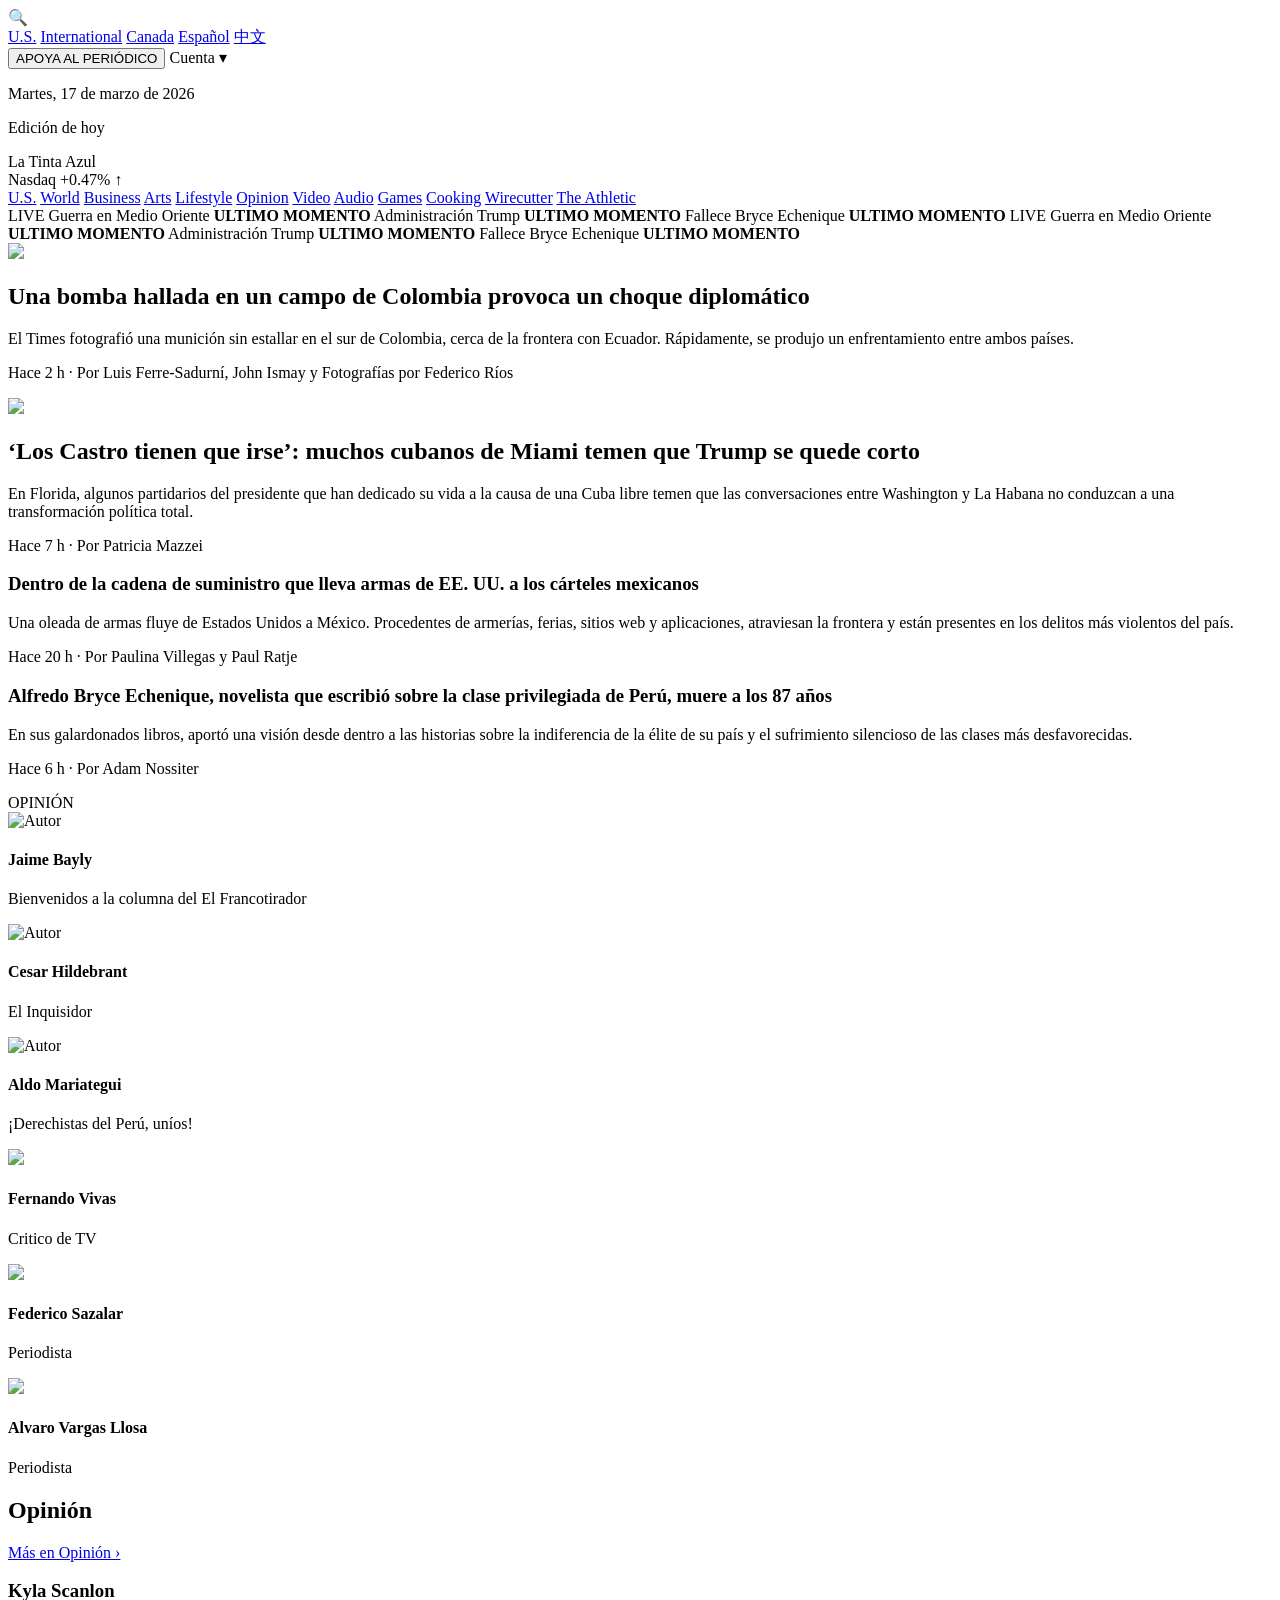
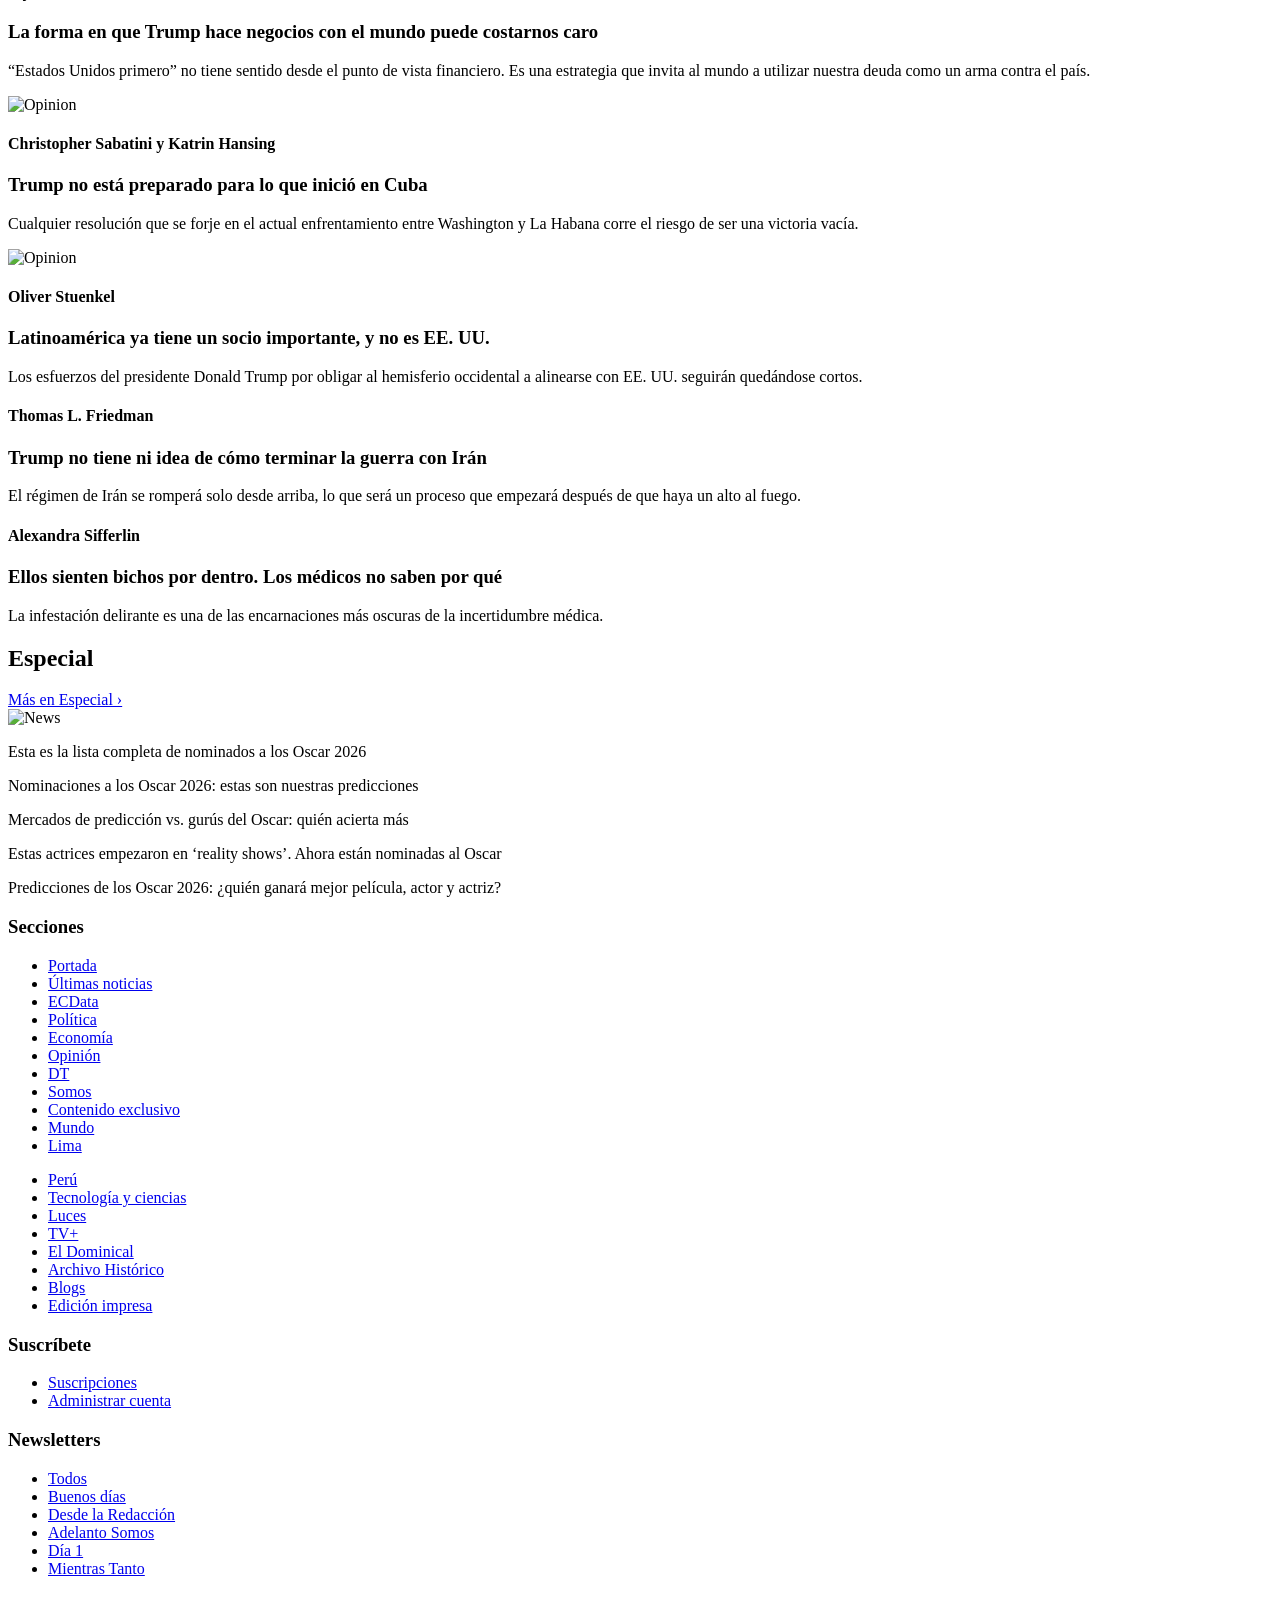
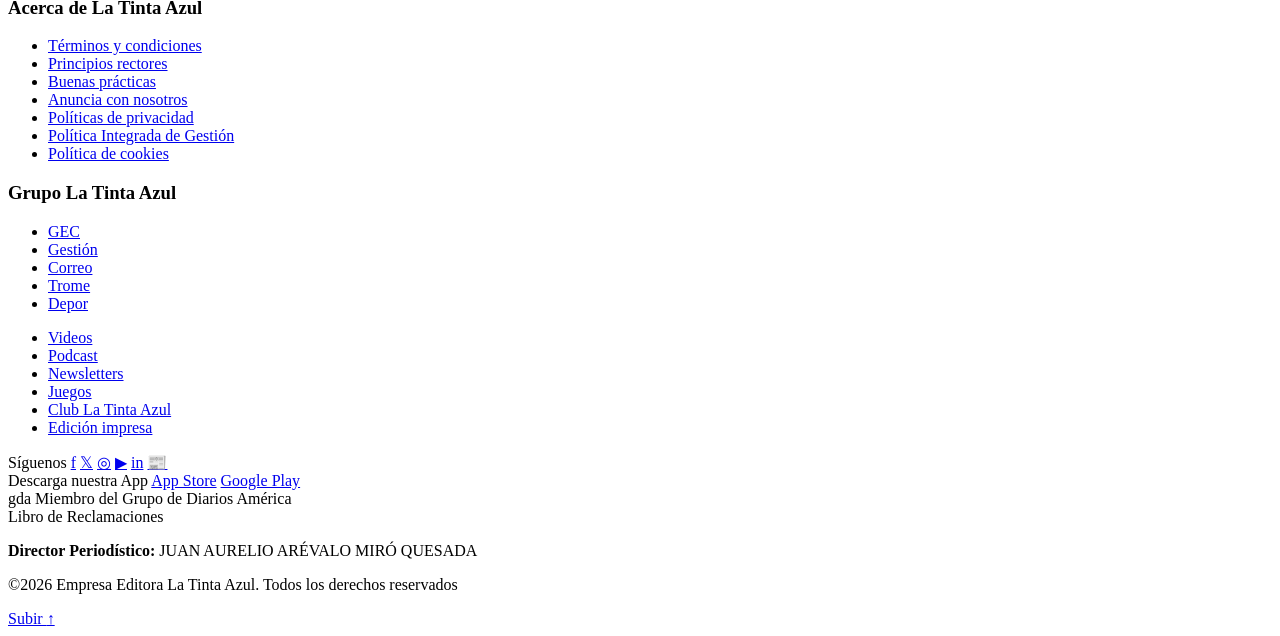
==== tintaazul.html @ c7f7d1e5 "Add files via upload" ====
<!DOCTYPE html>
<html lang="es">
<head>
<meta charset="UTF-8">
<meta name="viewport" content="width=device-width, initial-scale=1.0">
<title>La Tinta Azul</title>

<link rel="stylesheet" href="css/tintaazul.css">

<link href="https://fonts.googleapis.com/css2?family=UnifrakturCook:wght@700&family=Libre+Baskerville:wght@400;700&family=Inter:wght@400;500;600&display=swap" rel="stylesheet">
</head>

<body>

<header class="header">

<!-- TOP BAR -->

<div class="topbar">

<div class="top-left">
<span class="search">🔍</span>
</div>

<div class="top-center">
<nav class="region-nav">
<a href="#">U.S.</a>
<a href="#">International</a>
<a href="#">Canada</a>
<a href="#">Español</a>
<a href="#">中文</a>
</nav>
</div>

<div class="top-right">
<button class="subscribe">APOYA AL PERIÓDICO</button>
<span class="account">Cuenta ▾</span>
</div>

</div>


<!-- LOGO ROW -->

<div class="logo-row">

<div class="date-info">
<p>Martes, 17 de marzo de 2026</p>
<p class="paper">Edición de hoy</p>
</div>

<div class="logo">
La Tinta Azul
</div>

<div class="market">
Nasdaq <span class="positive">+0.47%</span> ↑
</div>

</div>


<!-- NAV PRINCIPAL -->

<nav class="main-nav">

<a href="#">U.S.</a>
<a href="#">World</a>
<a href="#">Business</a>
<a href="#">Arts</a>
<a href="#">Lifestyle</a>
<a href="#">Opinion</a>
<a href="#">Video</a>
<a href="#">Audio</a>
<a href="#">Games</a>
<a href="#">Cooking</a>
<a href="#">Wirecutter</a>
<a href="#">The Athletic</a>

</nav>


<!-- LIVE MARQUEE -->

<div class="live-bar">

<div class="marquee">

<div class="marquee-content">

<span class="live">LIVE</span>
<span>Guerra en Medio Oriente <b>ULTIMO MOMENTO</b></span>
<span>Administración Trump <b>ULTIMO MOMENTO</b></span>
<span>Fallece Bryce Echenique <b>ULTIMO MOMENTO</b></span>

<span class="live">LIVE</span>
<span>Guerra en Medio Oriente <b>ULTIMO MOMENTO</b></span>
<span>Administración Trump <b>ULTIMO MOMENTO</b></span>
<span>Fallece Bryce Echenique <b>ULTIMO MOMENTO</b></span>

</div>

</div>

</div>

</header>

<main class="news-container">

<!-- COLUMNA PRINCIPAL -->

<section class="main-story">

<img src="imagenes/17int-colombia-bomb-01-jbvw-superJumbo.webp" class="image large">

<h1>
Una bomba hallada en un campo de Colombia provoca un choque diplomático
</h1>

<p class="summary">
El Times fotografió una munición sin estallar en el sur de Colombia, cerca de la frontera con Ecuador. Rápidamente, se produjo un enfrentamiento entre ambos países.
</p>

<p class="meta">
Hace 2 h · Por Luis Ferre-Sadurní, John Ismay y Fotografías por Federico Ríos
</p>

</section>



<!-- COLUMNA MEDIA -->

<section class="middle-story">

<img src="imagenes/17nat-miami-cubans-twlf-superJumbo.webp" class="image medium"></div>

<h2>
‘Los Castro tienen que irse’: muchos cubanos de Miami temen que Trump se quede corto
</h2>

<p>
En Florida, algunos partidarios del presidente que han dedicado su vida a la causa de una Cuba libre temen que las conversaciones entre Washington y La Habana no conduzcan a una transformación política total.
</p>

<p class="meta">
Hace 7 h · Por Patricia Mazzei
</p>

</section>



<!-- COLUMNA DERECHA -->

<section class="side-column">

<article class="side-story">

<h3>
Dentro de la cadena de suministro que lleva armas de EE. UU. a los cárteles mexicanos
</h3>

<div class="side-grid">

<p>
Una oleada de armas fluye de Estados Unidos a México. Procedentes de armerías, ferias, sitios web y aplicaciones, atraviesan la frontera y están presentes en los delitos más violentos del país.
</p>

<div class="image small"></div>

</div>

<p class="meta">
Hace 20 h · Por Paulina Villegas y Paul Ratje
</p>

</article>



<article class="side-story">

<h3>
Alfredo Bryce Echenique, novelista que escribió sobre la clase privilegiada de Perú, muere a los 87 años
</h3>

<div class="side-grid">

<p>
En sus galardonados libros, aportó una visión desde dentro a las historias sobre la indiferencia de la élite de su país y el sufrimiento silencioso de las clases más desfavorecidas.
</p>

<div class="image small"></div>

</div>

<p class="meta">
Hace 6 h · Por Adam Nossiter
</p>

</article>

</section>

</main>

<section class="opinion-section">

<div class="opinion-header">
OPINIÓN
</div>

<div class="opinion-grid">

<!-- OPINION 1 -->
<article class="opinion-card">

<div class="avatar"><img src="imagenes/jaime-bayly-1920-4.jpg" alt="Autor"></div>

<h4>Jaime Bayly</h4>

<p>Bienvenidos a la columna del El Francotirador</p>

</article>


<!-- OPINION 2 -->
<article class="opinion-card">

<div class="avatar"><img src="imagenes/cesar.jpg" alt="Autor"></div>

<h4>Cesar Hildebrant</h4>

<p>El Inquisidor</p>

</article>


<!-- OPINION 3 -->
<article class="opinion-card">

<div class="avatar"><img src="imagenes/aldomariateg.jpg" alt="Autor"></div>

<h4>Aldo Mariategui</h4>

<p>¡Derechistas del Perú, uníos!</p>

</article>


<!-- OPINION 4 -->
<article class="opinion-card">

<div class="avatar"><img src="imagenes/Fernando-Vivas-Abridora.jpg"></div>

<h4>Fernando Vivas</h4>

<p>Critico de TV</p>

</article>


<!-- OPINION 5 -->
<article class="opinion-card">

<div class="avatar"><img src="imagenes/federico salazar.jpg"></div>

<h4>Federico Sazalar</h4>

<p>Periodista</p>

</article>


<!-- OPINION 6 -->
<article class="opinion-card">

<div class="avatar"><img src="imagenes/AVLL.jpg"></div>

<h4>Alvaro Vargas Llosa</h4>

<p>Periodista</p>

</article>

</div>

</section>


<main class="page">

<!-- OPINIÓN -->

<section class="section">

<div class="section-header">
<h2>Opinión</h2>
<a href="#">Más en Opinión ›</a>
</div>

<div class="opinion-layout">

<!-- ARTÍCULO GRANDE -->

<article class="opinion-main">

<h3>Kyla Scanlon</h3>

<h1>
La forma en que Trump hace negocios con el mundo puede costarnos caro
</h1>

<p>
“Estados Unidos primero” no tiene sentido desde el punto de vista financiero. Es una estrategia que invita al mundo a utilizar nuestra deuda como un arma contra el país.
</p>

</article>


<!-- ARTÍCULO 2 -->

<article class="opinion-card">

<img src="imagenes/Carros.webp" class="img img-square" alt="Opinion">

<h4>Christopher Sabatini y Katrin Hansing</h4>

<h3>
Trump no está preparado para lo que inició en Cuba
</h3>

<p>
Cualquier resolución que se forje en el actual enfrentamiento entre Washington y La Habana corre el riesgo de ser una victoria vacía.
</p>

</article>


<!-- ARTÍCULO 3 -->

<article class="opinion-card">

<img src="imagenes/planeta.webp" class="img img-square" alt="Opinion">

<h4>Oliver Stuenkel</h4>

<h3>
Latinoamérica ya tiene un socio importante, y no es EE. UU.
</h3>

<p>
Los esfuerzos del presidente Donald Trump por obligar al hemisferio occidental a alinearse con EE. UU. seguirán quedándose cortos.
</p>

</article>


<!-- ARTÍCULO 4 -->

<article class="opinion-card">

<h4>Thomas L. Friedman</h4>

<h3>
Trump no tiene ni idea de cómo terminar la guerra con Irán
</h3>

<p>
El régimen de Irán se romperá solo desde arriba, lo que será un proceso que empezará después de que haya un alto al fuego.
</p>

</article>


<!-- ARTÍCULO 5 -->

<article class="opinion-card">

<h4>Alexandra Sifferlin</h4>

<h3>
Ellos sienten bichos por dentro. Los médicos no saben por qué
</h3>

<p>
La infestación delirante es una de las encarnaciones más oscuras de la incertidumbre médica.
</p>

</article>

</div>

</section>



<!-- ESPECIAL -->

<section class="section">

<div class="section-header">
<h2>Especial</h2>
<a href="#">Más en Especial ›</a>
</div>

<div class="special-grid">

<article class="special-card">
<img src="imagenes/25cul-onebattle-review-qlpv-jumbo.webp" class="img img-rect" alt="News">
<p>Esta es la lista completa de nominados a los Oscar 2026</p>
</article>

<article class="special-card">
<div class="img img-rect"></div>
<p>Nominaciones a los Oscar 2026: estas son nuestras predicciones</p>
</article>

<article class="special-card">
<div class="img img-rect"></div>
<p>Mercados de predicción vs. gurús del Oscar: quién acierta más</p>
</article>

<article class="special-card">
<div class="img img-rect"></div>
<p>Estas actrices empezaron en ‘reality shows’. Ahora están nominadas al Oscar</p>
</article>

<article class="special-card">
<div class="img img-rect"></div>
<p>Predicciones de los Oscar 2026: ¿quién ganará mejor película, actor y actriz?</p>
</article>

</div>

</section>

</main>

<footer class="site-footer">

    <div class="footer-top">

      <div class="footer-links-grid">
        <div class="footer-col">
          <h3>Secciones</h3>
          <ul>
            <li><a href="#">Portada</a></li>
            <li><a href="#">Últimas noticias</a></li>
            <li><a href="#">ECData</a></li>
            <li><a href="#">Política</a></li>
            <li><a href="#">Economía</a></li>
            <li><a href="#">Opinión</a></li>
            <li><a href="#">DT</a></li>
            <li><a href="#">Somos</a></li>
            <li><a href="#">Contenido exclusivo</a></li>
            <li><a href="#">Mundo</a></li>
            <li><a href="#">Lima</a></li>
          </ul>
        </div>

        <div class="footer-col footer-col-spacer">
          <ul class="push-down">
            <li><a href="#">Perú</a></li>
            <li><a href="#">Tecnología y ciencias</a></li>
            <li><a href="#">Luces</a></li>
            <li><a href="#">TV+</a></li>
            <li><a href="#">El Dominical</a></li>
            <li><a href="#">Archivo Histórico</a></li>
            <li><a href="#">Blogs</a></li>
            <li><a href="#">Edición impresa</a></li>
          </ul>
        </div>

        <div class="footer-col">
          <h3>Suscríbete</h3>
          <ul>
            <li><a href="#">Suscripciones</a></li>
            <li><a href="#">Administrar cuenta</a></li>
          </ul>

          <h3 class="subheading">Newsletters</h3>
          <ul>
            <li><a href="#">Todos</a></li>
            <li><a href="#">Buenos días</a></li>
            <li><a href="#">Desde la Redacción</a></li>
            <li><a href="#">Adelanto Somos</a></li>
            <li><a href="#">Día 1</a></li>
            <li><a href="#">Mientras Tanto</a></li>
          </ul>
        </div>

        <div class="footer-col">
          <h3>Acerca de La Tinta Azul</h3>
          <ul>
            <li><a href="#">Términos y condiciones</a></li>
            <li><a href="#">Principios rectores</a></li>
            <li><a href="#">Buenas prácticas</a></li>
            <li><a href="#">Anuncia con nosotros</a></li>
            <li><a href="#">Políticas de privacidad</a></li>
            <li><a href="#">Política Integrada de Gestión</a></li>
            <li><a href="#">Política de cookies</a></li>
          </ul>
        </div>

        <div class="footer-col">
          <h3>Grupo La Tinta Azul</h3>
          <ul>
            <li><a href="#">GEC</a></li>
            <li><a href="#">Gestión</a></li>
            <li><a href="#">Correo</a></li>
            <li><a href="#">Trome</a></li>
            <li><a href="#">Depor</a></li>
          </ul>
        </div>

        <div class="footer-col footer-services">
          <ul class="services-list">
            <li><a href="#"><span class="service-icon icon-screen"></span>Videos</a></li>
            <li><a href="#"><span class="service-icon icon-podcast"></span>Podcast</a></li>
            <li><a href="#"><span class="service-icon icon-mail"></span>Newsletters</a></li>
            <li><a href="#"><span class="service-icon icon-game"></span>Juegos</a></li>
            <li><a href="#"><span class="service-icon icon-tag"></span>Club La Tinta Azul</a></li>
            <li><a href="#"><span class="service-icon icon-paper"></span>Edición impresa</a></li>
          </ul>
        </div>
      </div>

      <div class="footer-social-row">
        <div class="social-block">
          <span class="social-label">Síguenos</span>

          <a href="#" class="social-icon">f</a>
          <a href="#" class="social-icon">𝕏</a>
          <a href="#" class="social-icon">◎</a>
          <a href="#" class="social-icon">▶</a>
          <a href="#" class="social-icon">in</a>
          <a href="#" class="social-icon">📰</a>
        </div>

        <div class="apps-block">
          <span class="app-text">Descarga nuestra App</span>
          <a href="#" class="store-btn">App Store</a>
          <a href="#" class="store-btn">Google Play</a>
        </div>

        <div class="badges-block">
          <div class="badge badge-gda">
            <span class="badge-big">gda</span>
            <span class="badge-small">Miembro del Grupo de Diarios América</span>
          </div>

          <div class="badge badge-book">
            <span class="badge-title">Libro de</span>
            <span class="badge-title">Reclamaciones</span>
            <span class="book-shape"></span>
          </div>
        </div>
      </div>

    </div>

    <div class="footer-bottom">
      <div class="footer-legal">
        <p><strong>Director Periodístico:</strong> JUAN AURELIO ARÉVALO MIRÓ QUESADA</p>
        <p>©2026 Empresa Editora La Tinta Azul. Todos los derechos reservados</p>
      </div>

      <a href="#" class="back-top">
        Subir
        <span class="back-top-arrow">↑</span>
      </a>
    </div>

  </footer>

</body>
</html>
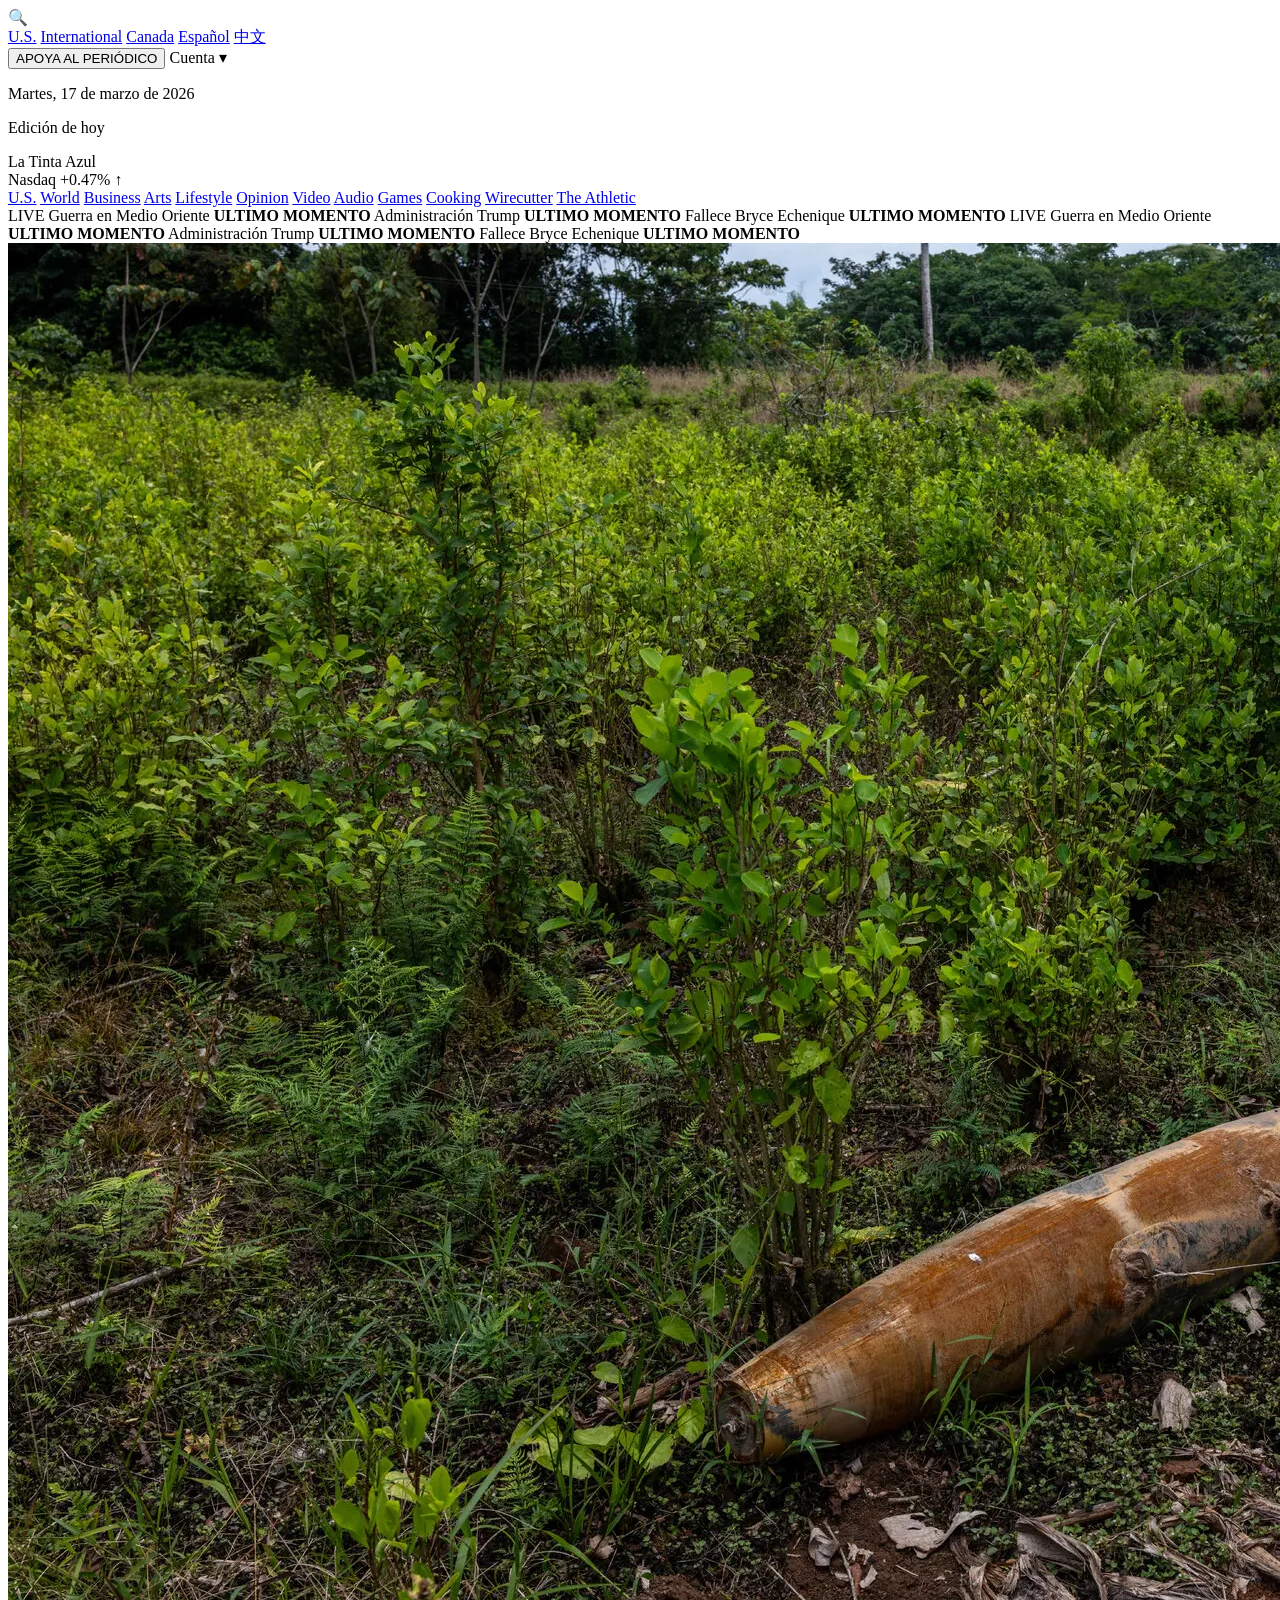
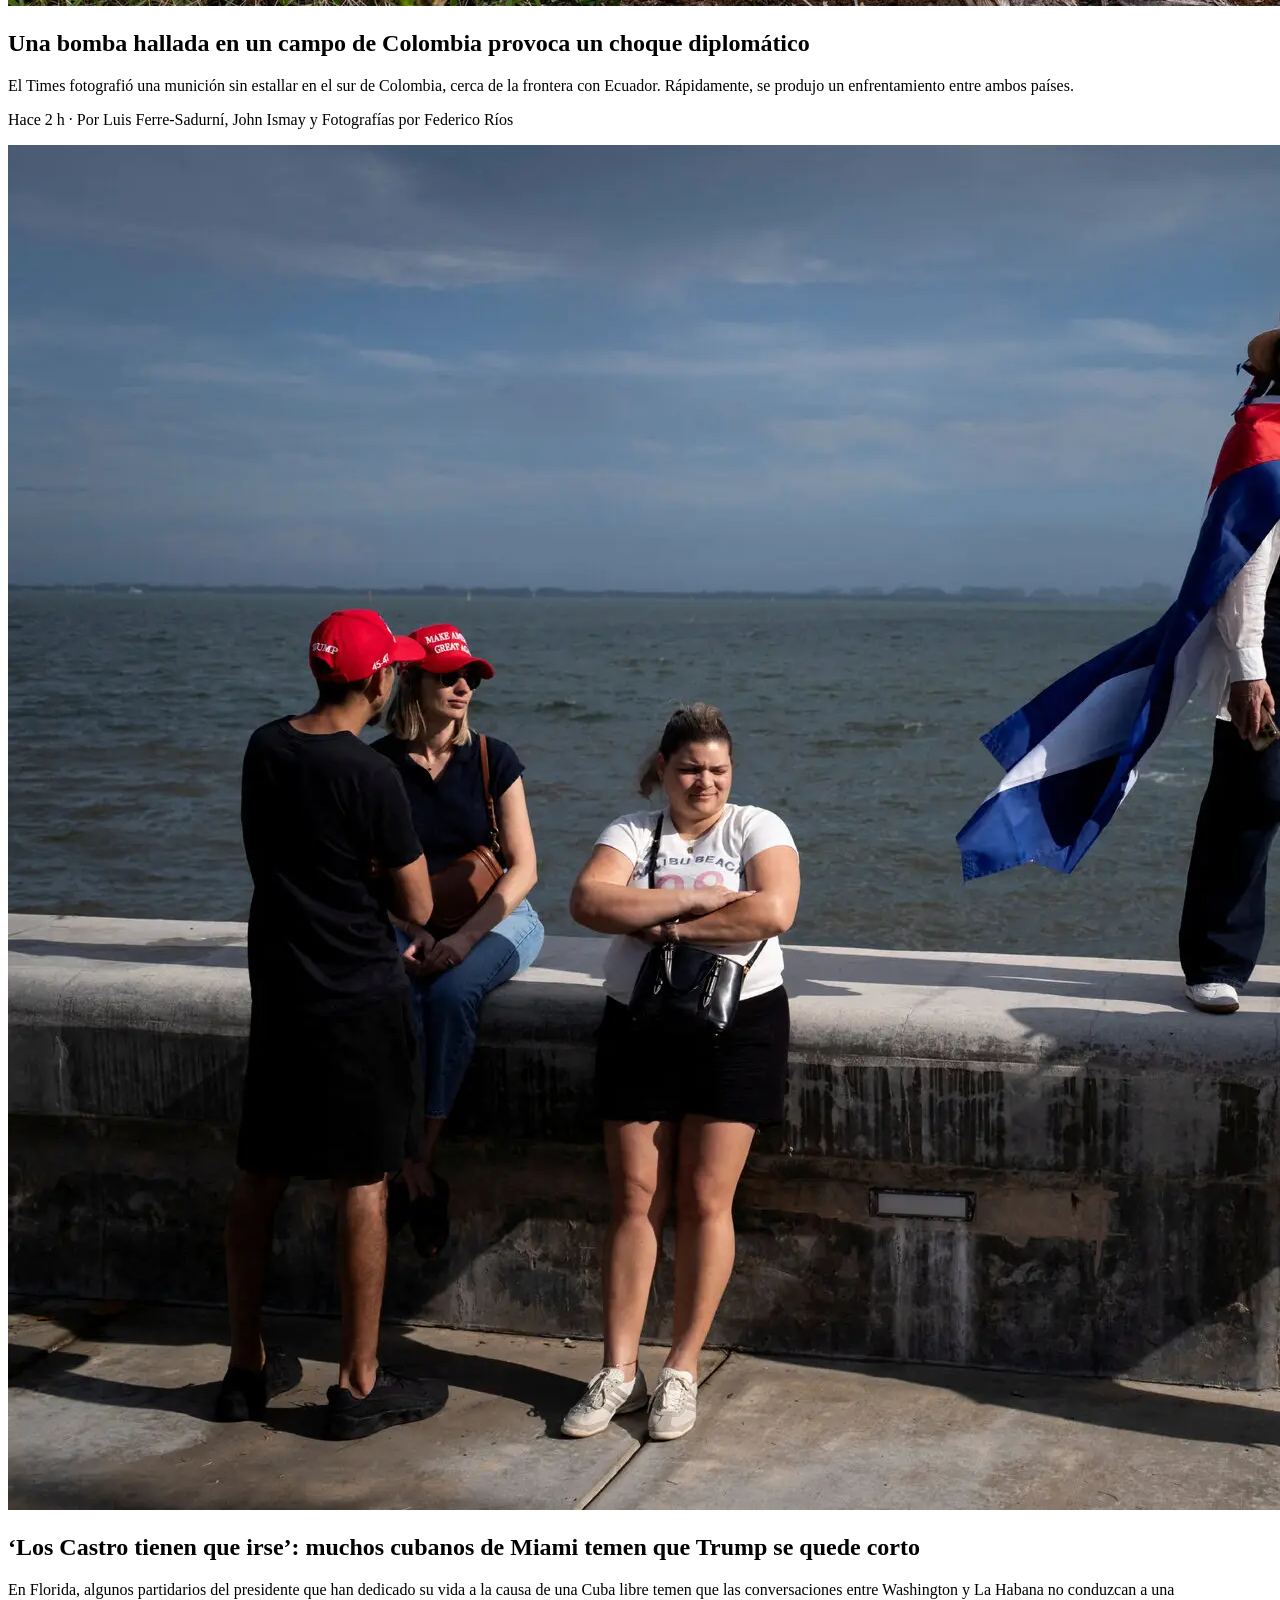
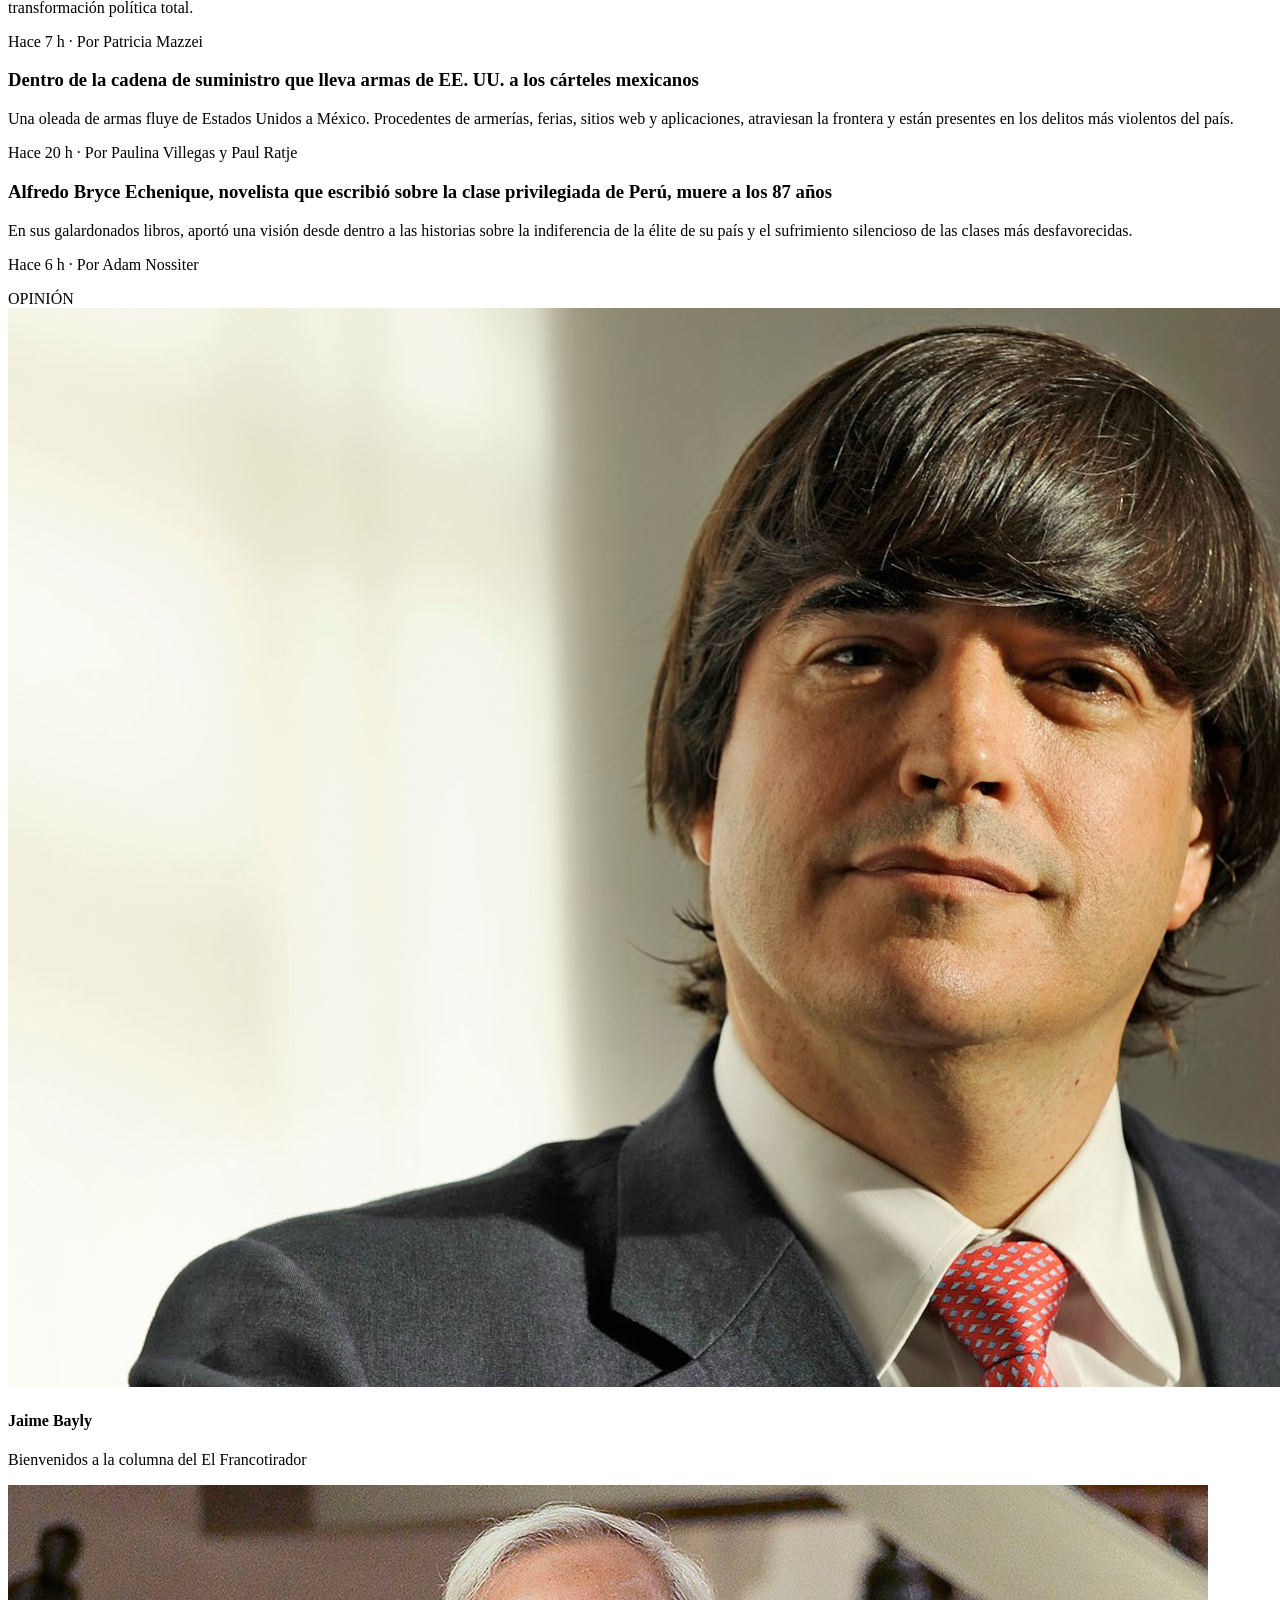
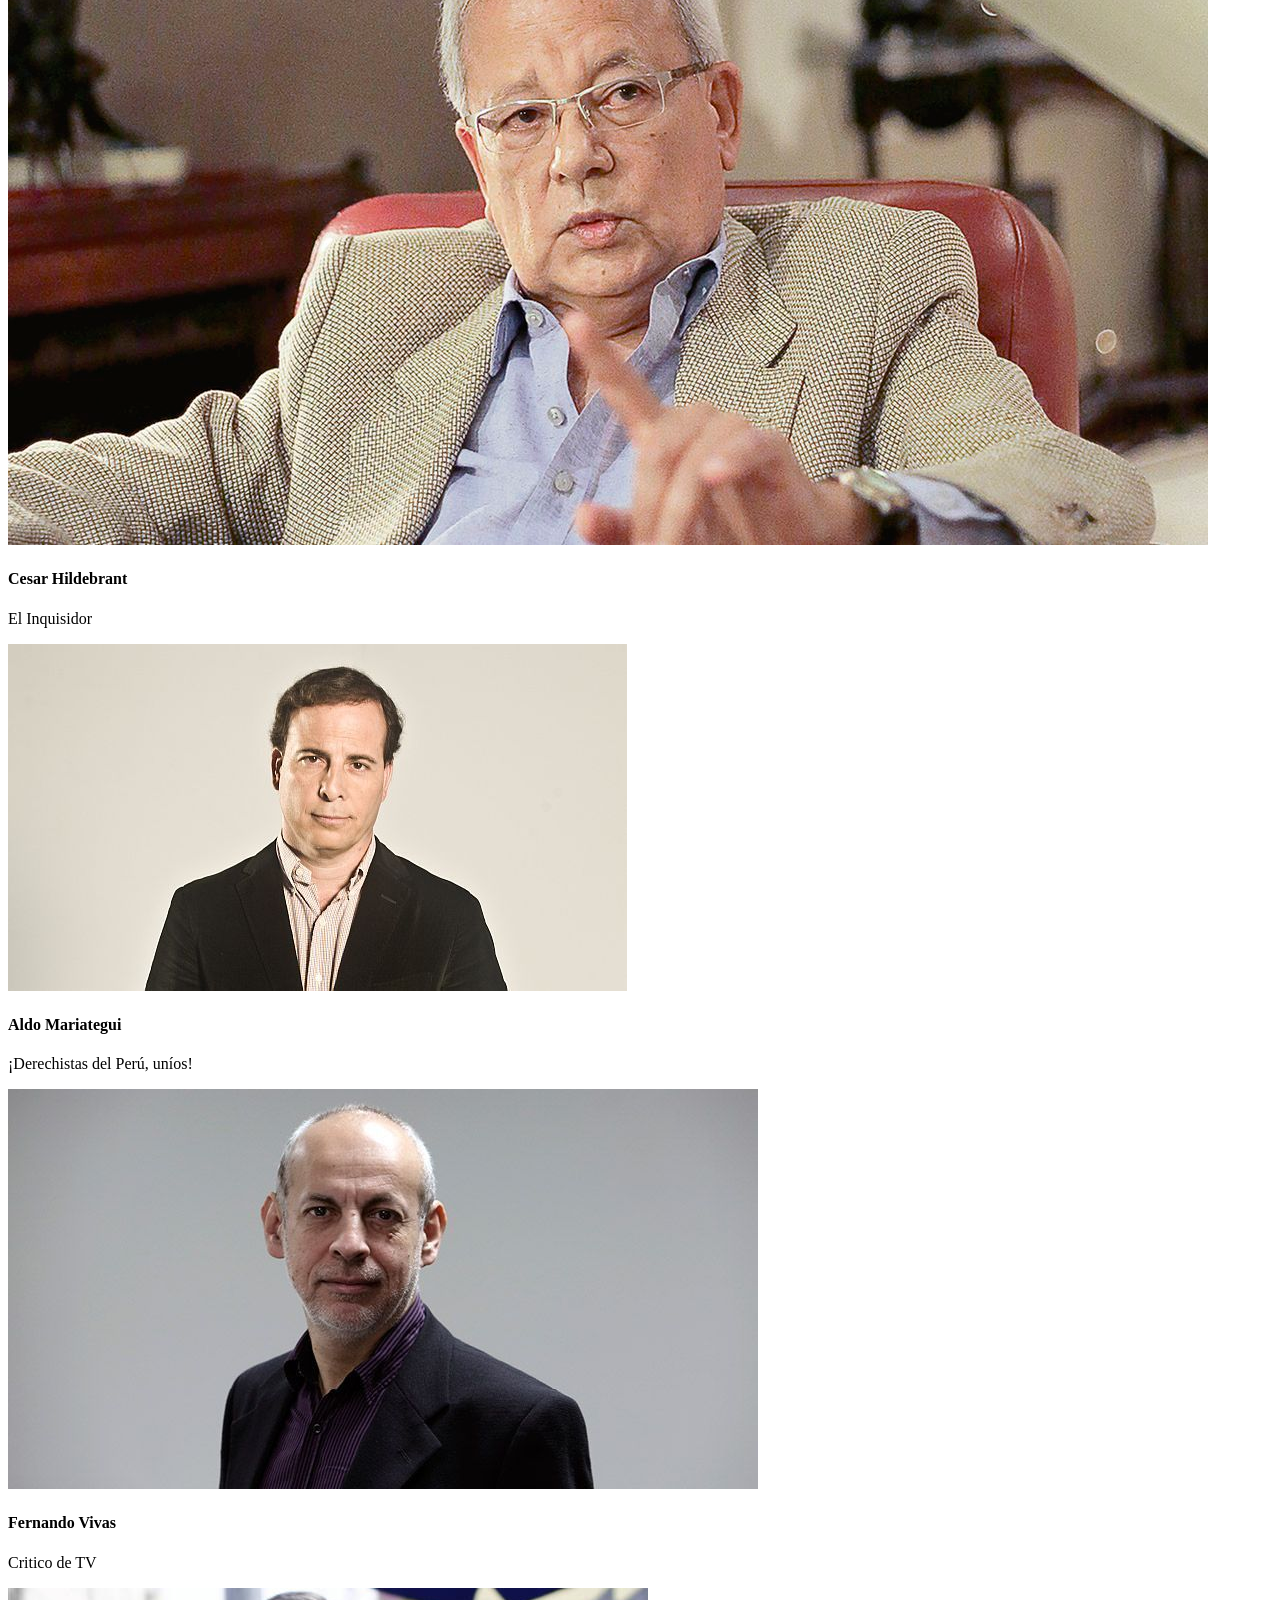
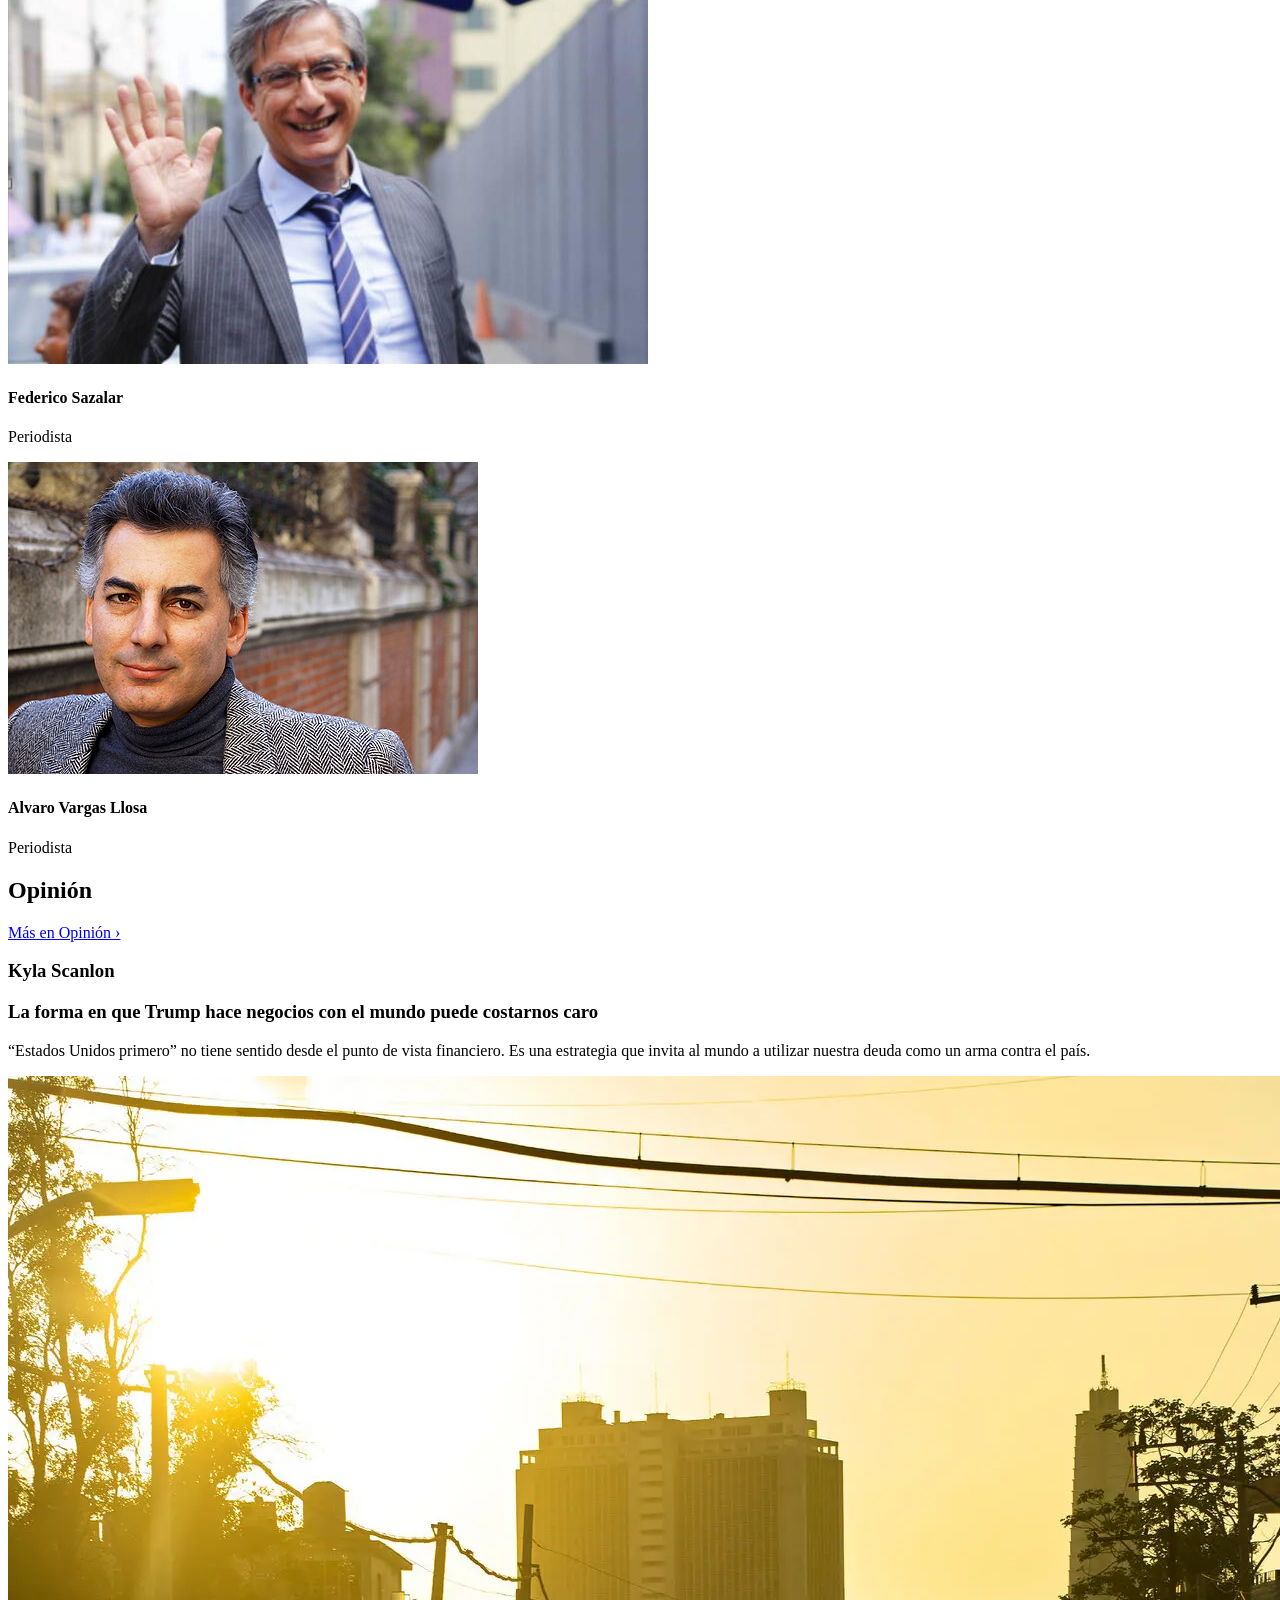
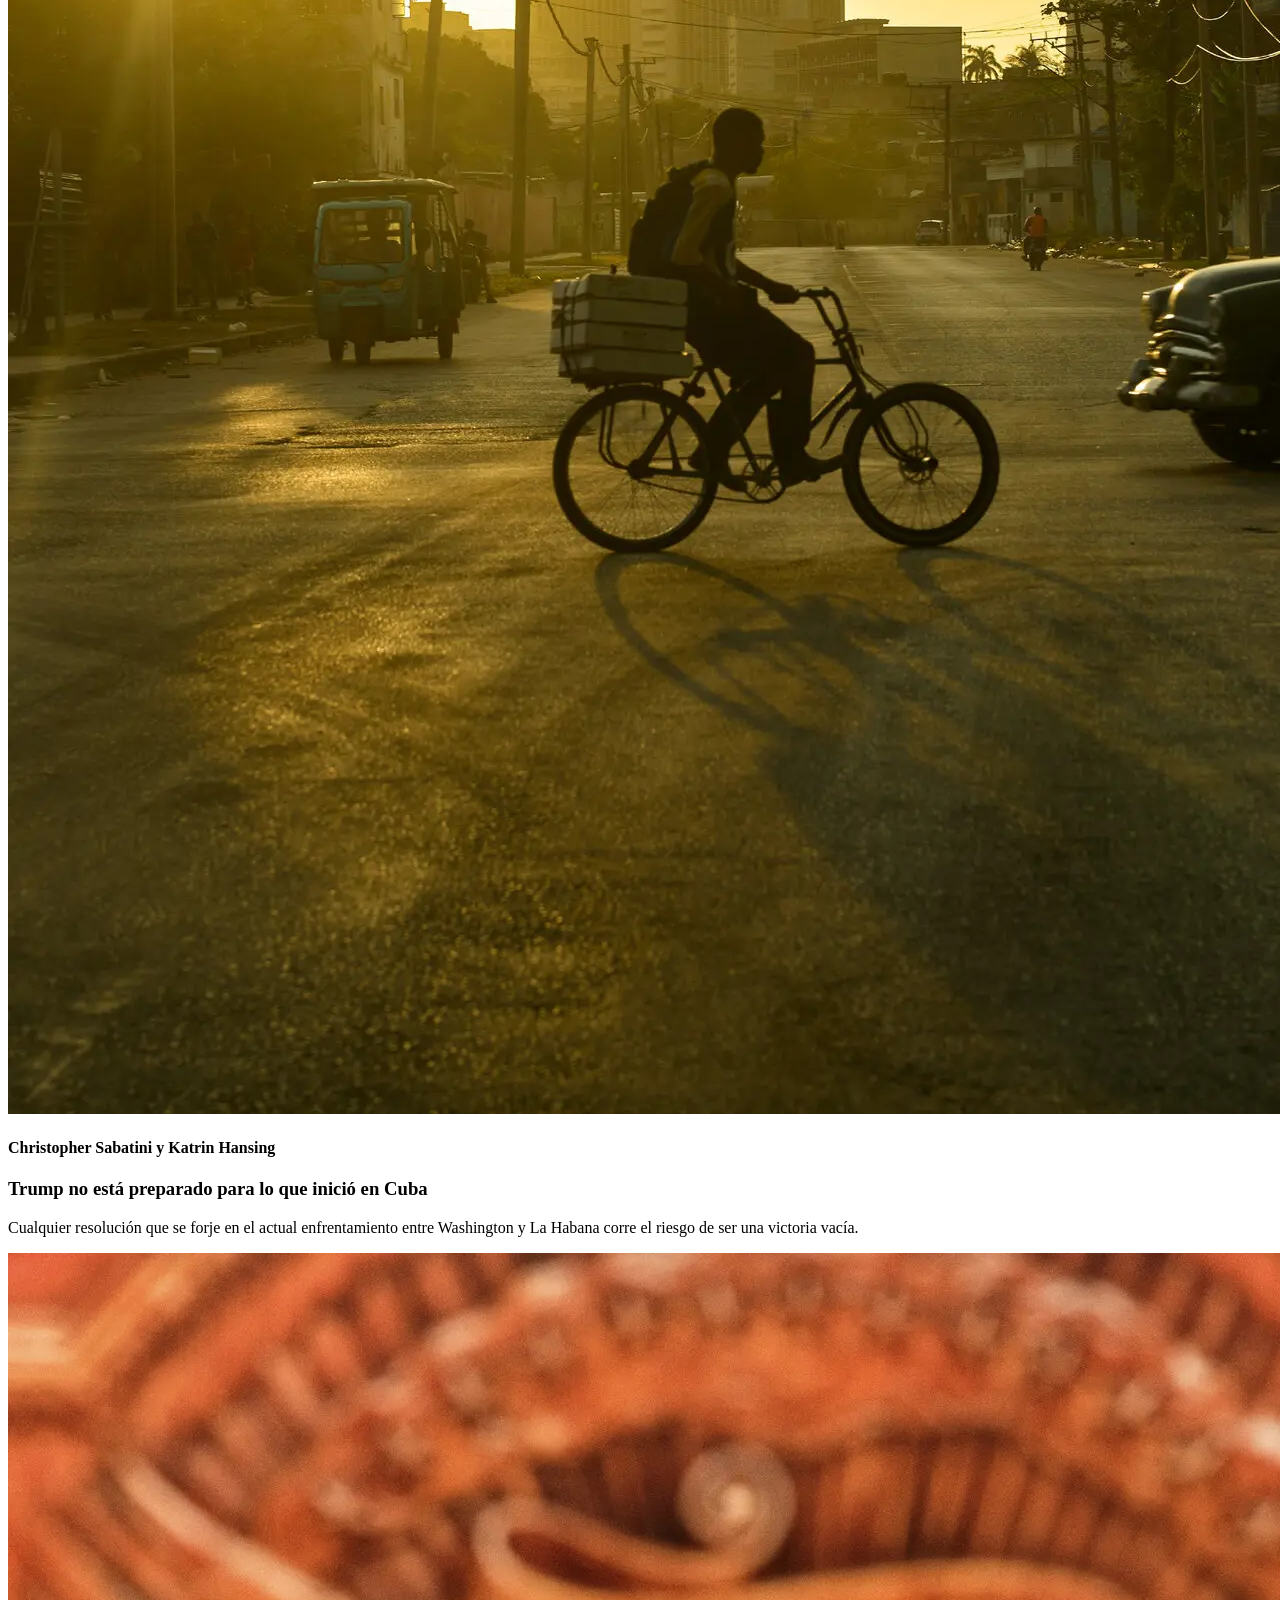
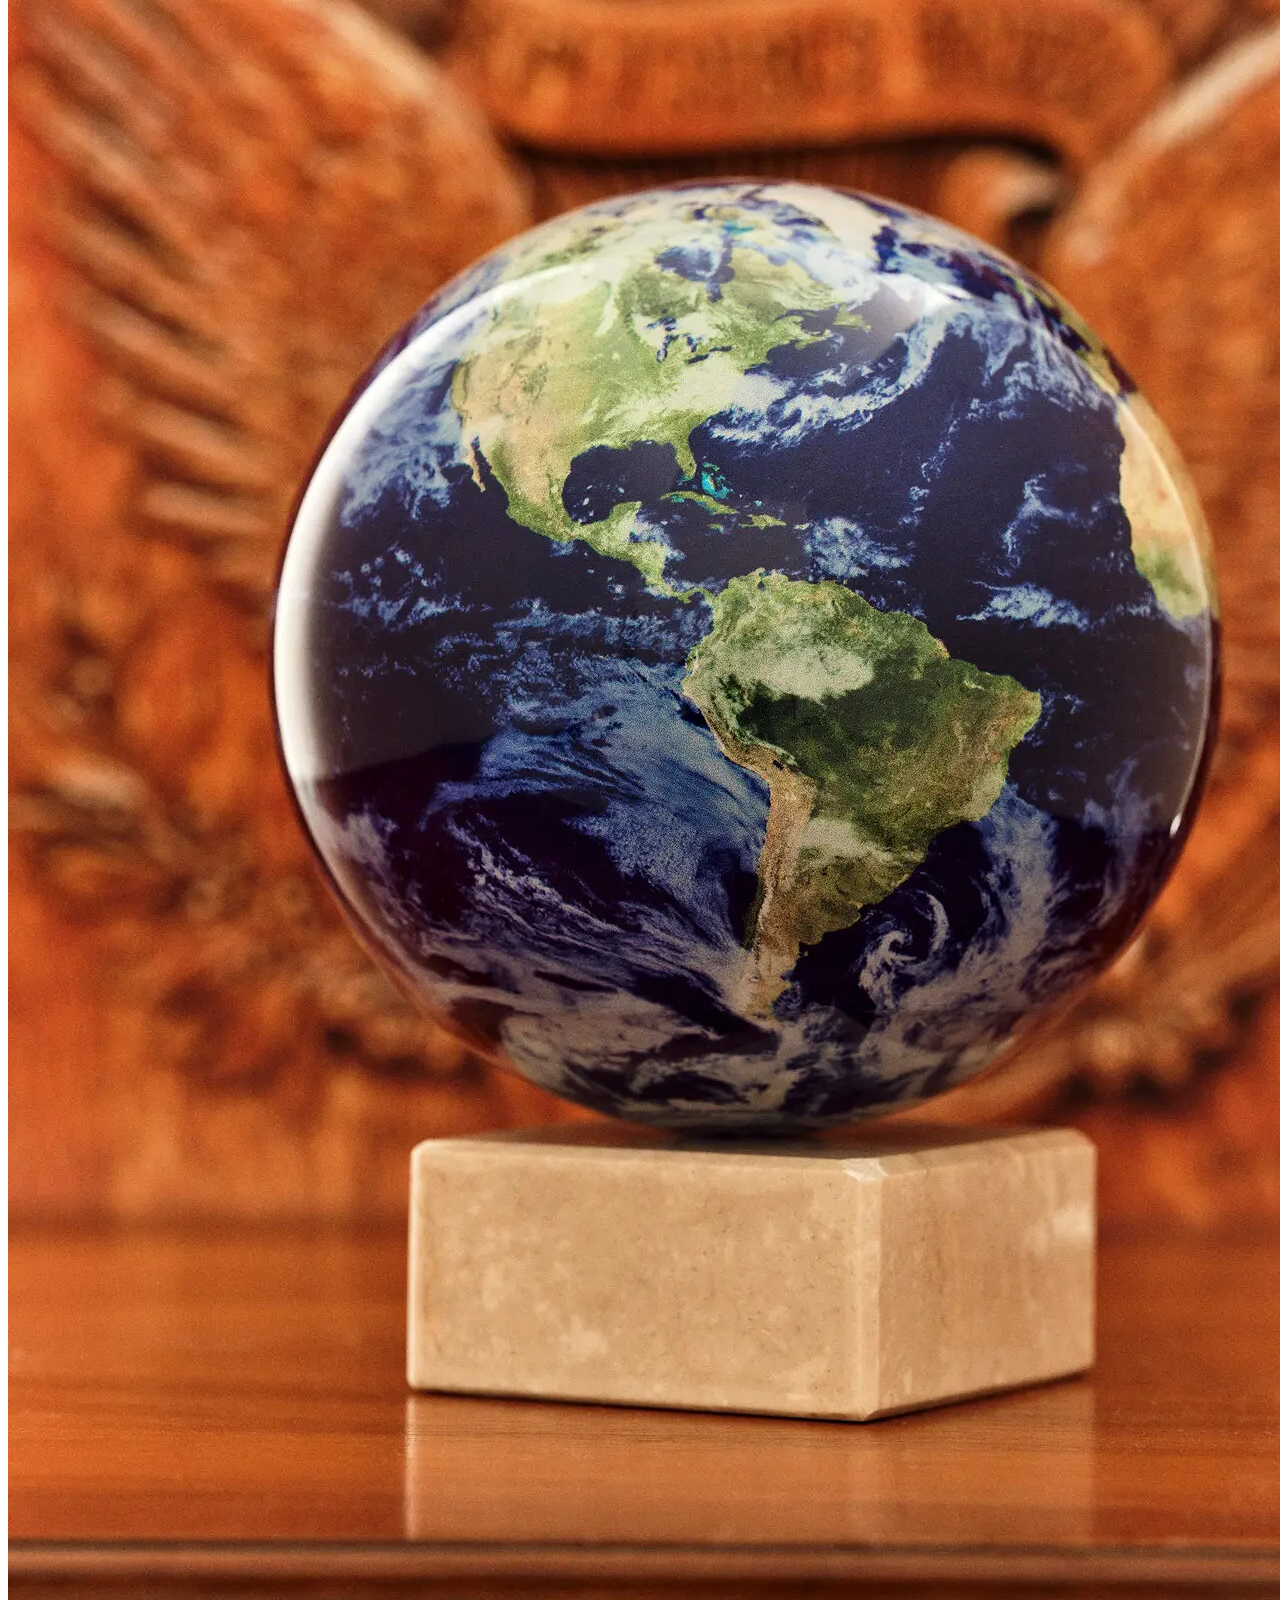
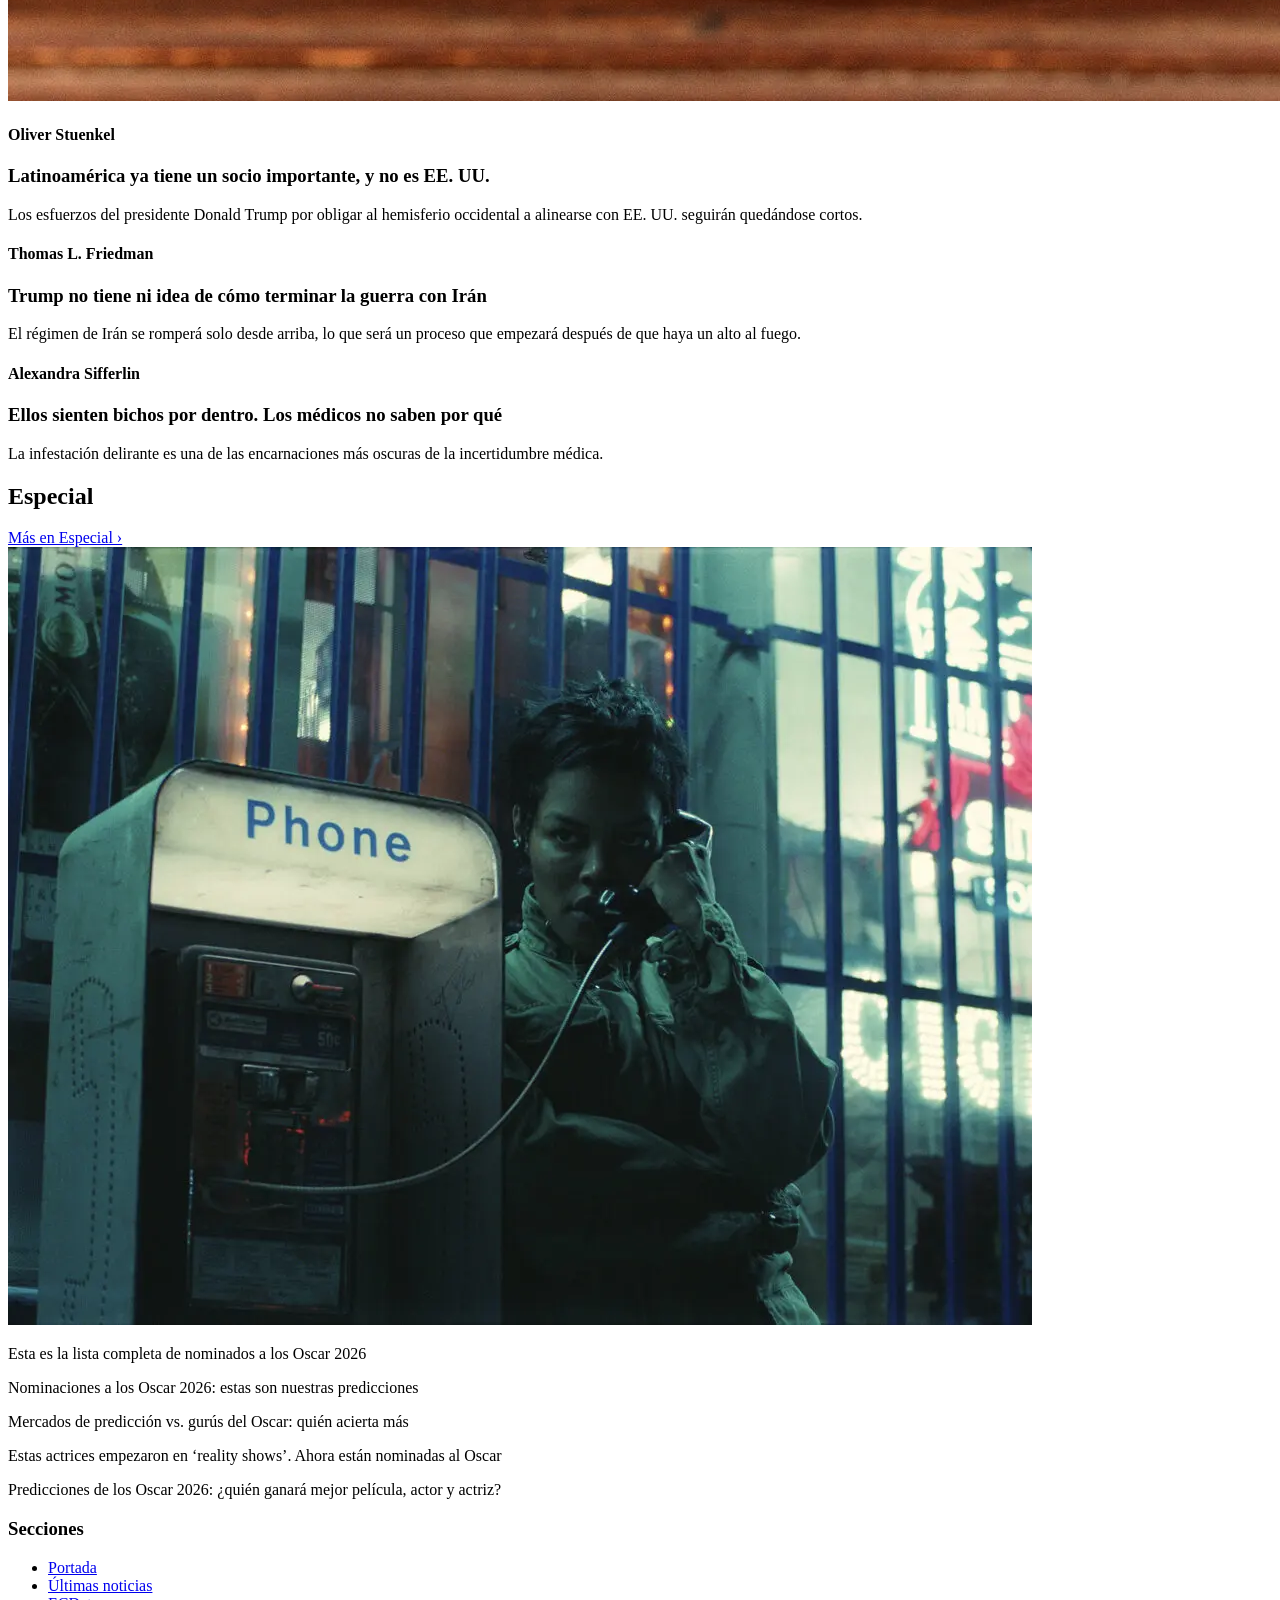
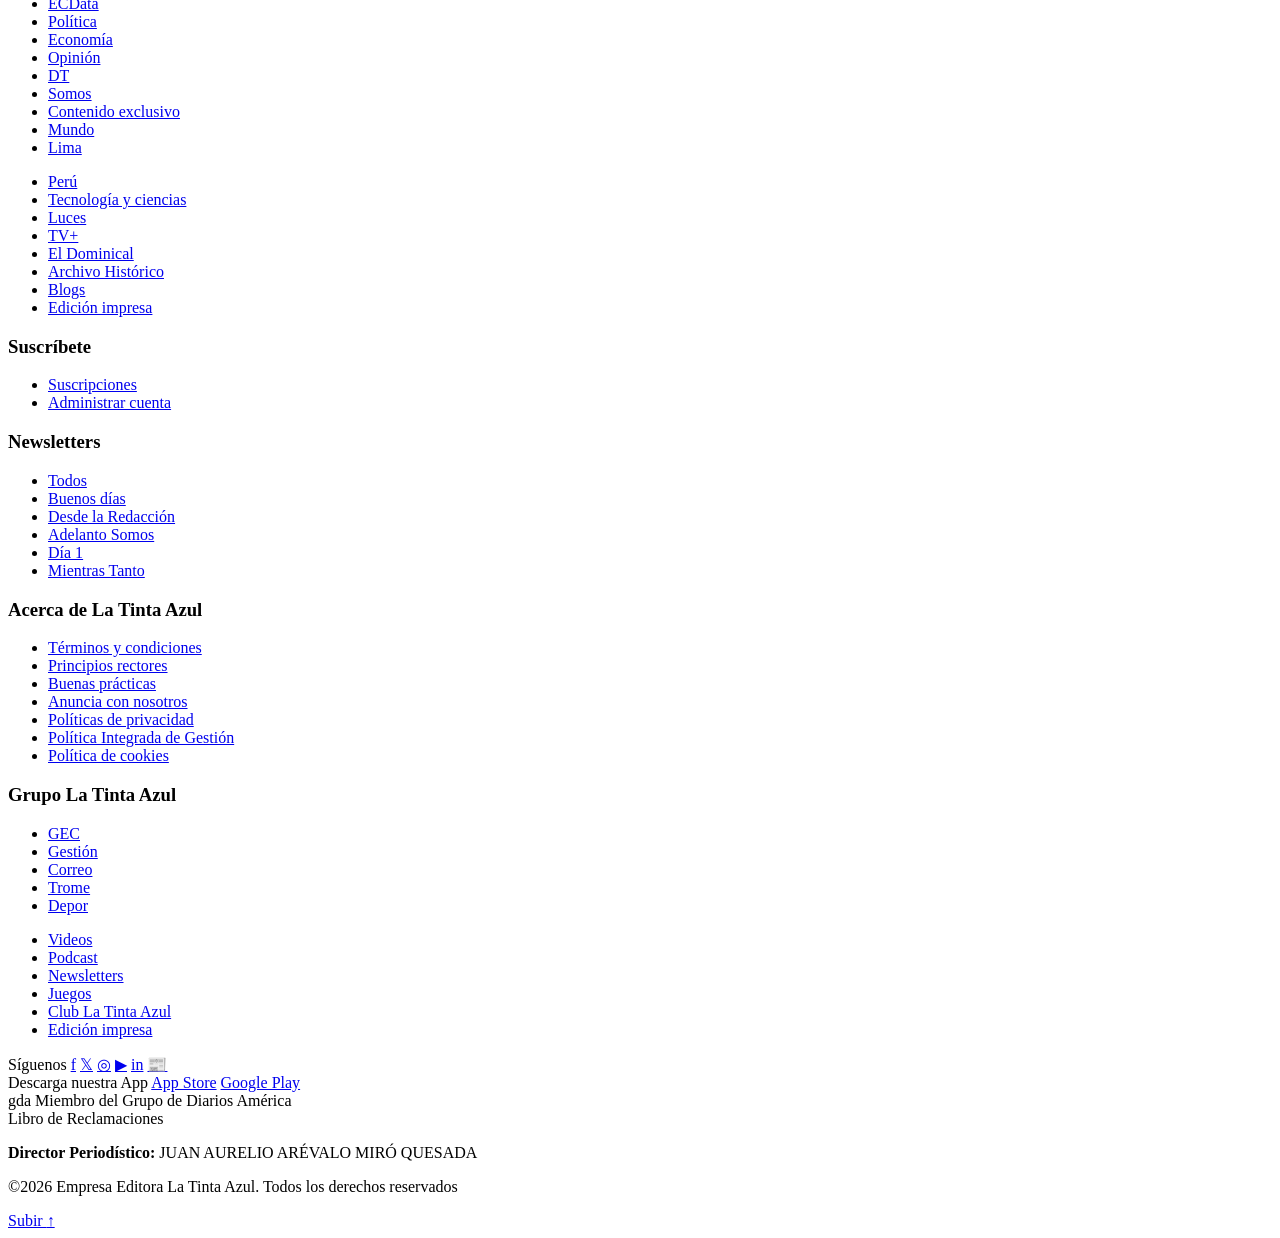
==== commit 4e79519e: "tintaazul.html" ====
--- a/tintaazul.html
+++ b/tintaazul.html
@@ -5,7 +5,7 @@
 <meta name="viewport" content="width=device-width, initial-scale=1.0">
 <title>La Tinta Azul</title>
 
-<link rel="stylesheet" href="css/tintaazul.css">
+<link rel="stylesheet" href="CSS/tintaazul.css">
 
 <link href="https://fonts.googleapis.com/css2?family=UnifrakturCook:wght@700&family=Libre+Baskerville:wght@400;700&family=Inter:wght@400;500;600&display=swap" rel="stylesheet">
 </head>
@@ -577,4 +577,4 @@
   </footer>
 
 </body>
-</html>+</html>
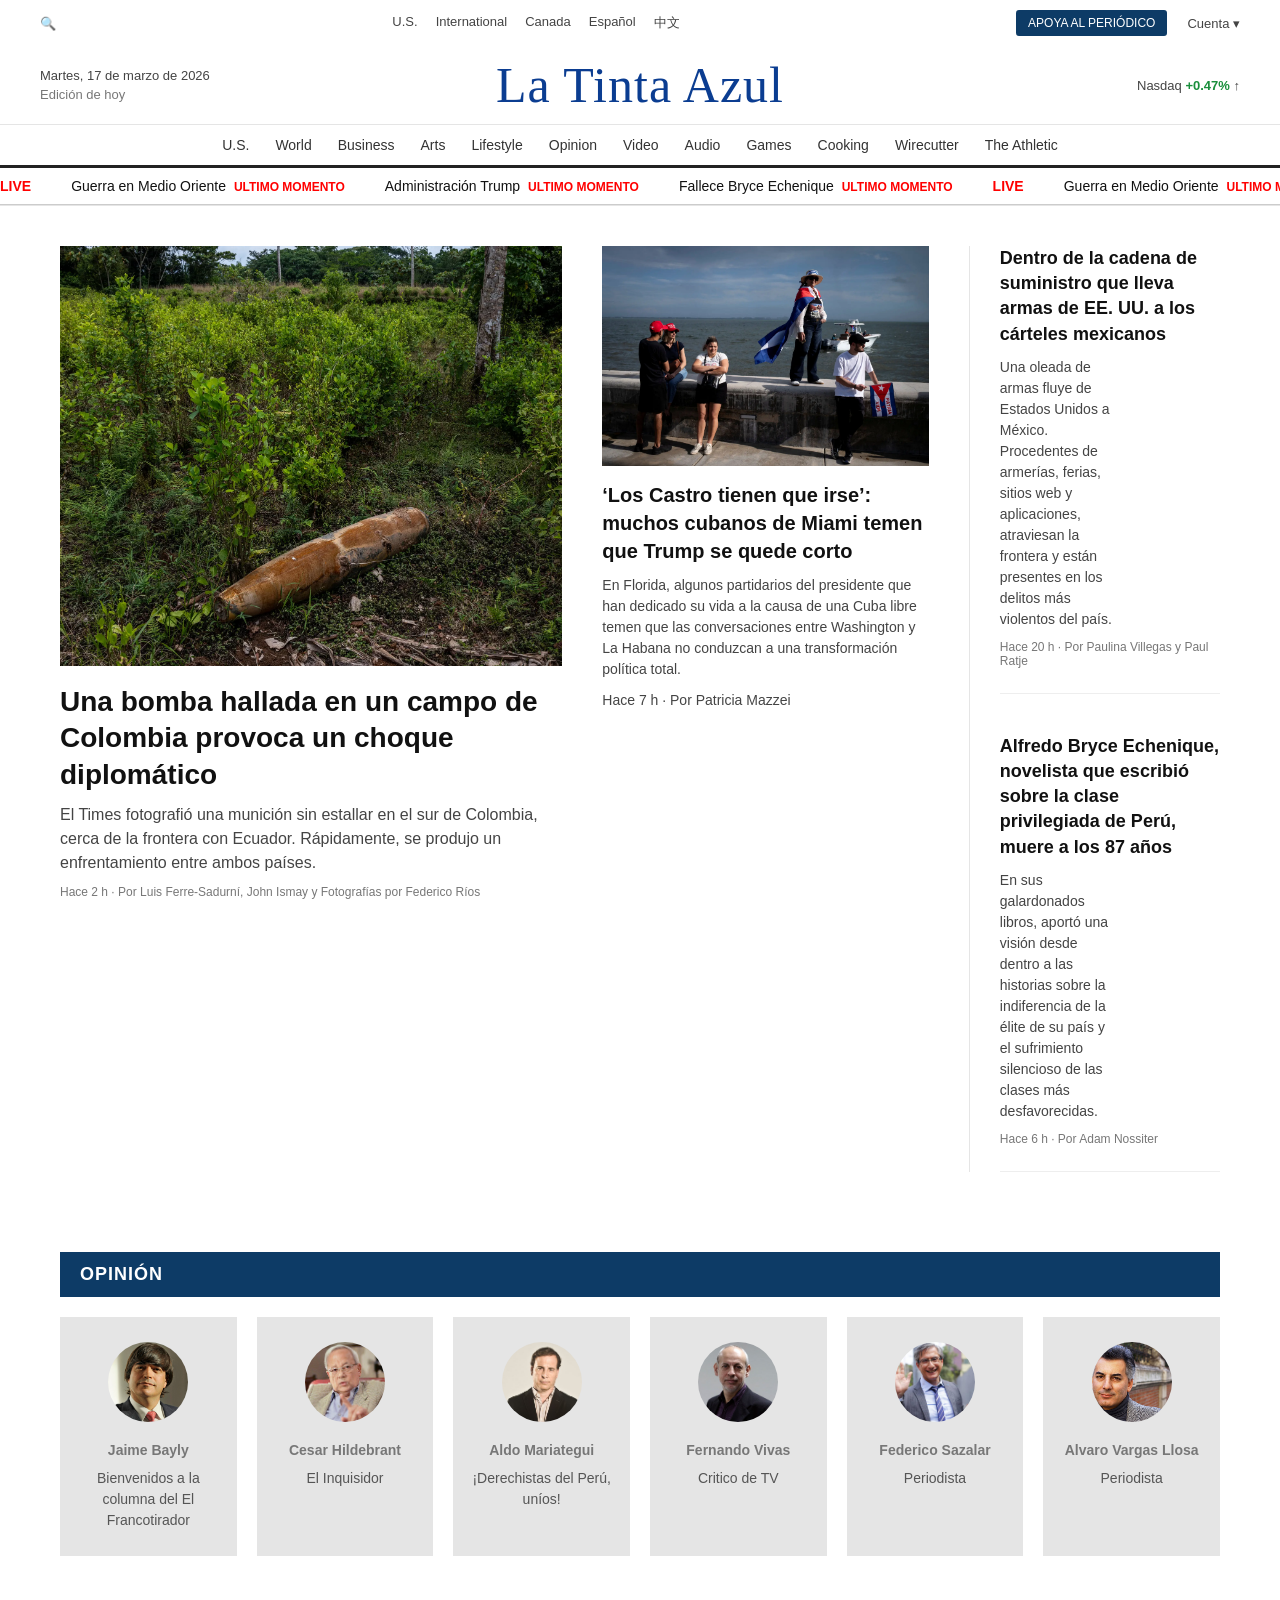
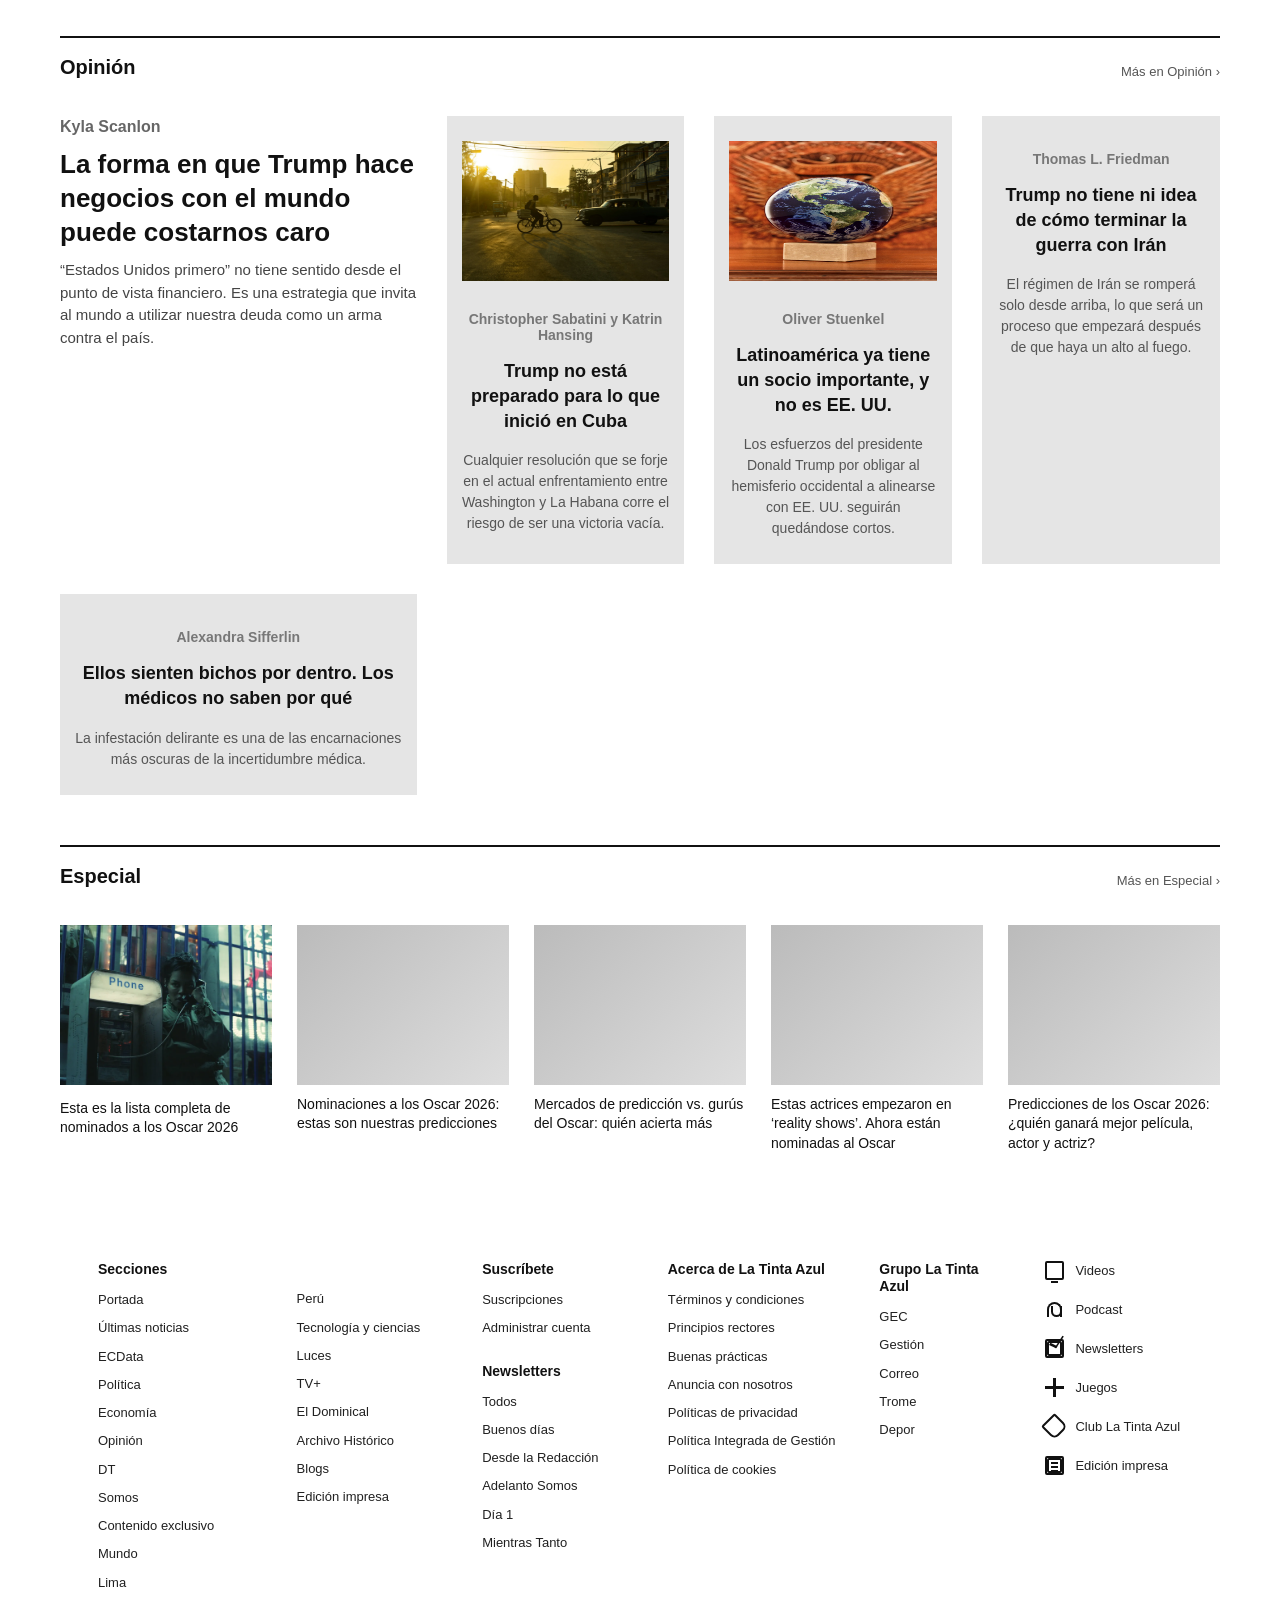
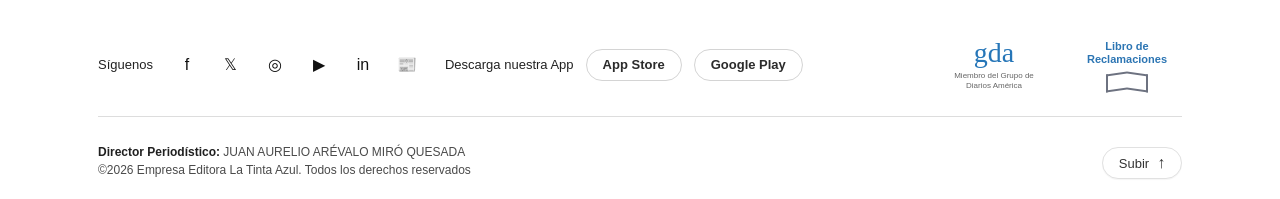
==== commit eb3a2c8d: "tintaazul.html" ====
--- a/tintaazul.html
+++ b/tintaazul.html
@@ -5,7 +5,7 @@
 <meta name="viewport" content="width=device-width, initial-scale=1.0">
 <title>La Tinta Azul</title>
 
-<link rel="stylesheet" href="CSS/tintaazul.css">
+<link rel="stylesheet" href="css/tintaazul.css">
 
 <link href="https://fonts.googleapis.com/css2?family=UnifrakturCook:wght@700&family=Libre+Baskerville:wght@400;700&family=Inter:wght@400;500;600&display=swap" rel="stylesheet">
 </head>
--- a/css/tintaazul.css
+++ b/css/tintaazul.css
@@ -0,0 +1,1037 @@
+*{
+margin:0;
+padding:0;
+box-sizing:border-box;
+}
+
+body{
+font-family:Inter, sans-serif;
+background:white;
+color:#111;
+overflow-x:hidden;
+}
+
+.header{
+width:100%;
+border-bottom:1px solid #e5e5e5;
+}
+
+
+/* TOP BAR */
+
+.topbar{
+display:flex;
+justify-content:space-between;
+align-items:center;
+padding:10px 40px;
+font-size:13px;
+color:#666;
+}
+
+.region-nav{
+display:flex;
+gap:18px;
+}
+
+.region-nav a{
+text-decoration:none;
+color:#444;
+}
+
+.top-right{
+display:flex;
+align-items:center;
+gap:20px;
+}
+
+.subscribe{
+background:#0d3b66;
+color:white;
+border:none;
+padding:6px 12px;
+font-size:12px;
+border-radius:3px;
+cursor:pointer;
+}
+
+.account{
+font-size:13px;
+color:#444;
+}
+
+
+/* LOGO */
+
+.logo-row{
+display:grid;
+grid-template-columns:1fr auto 1fr;
+align-items:center;
+padding:10px 40px;
+}
+
+.date-info{
+font-size:13px;
+color:#444;
+line-height:1.5;
+}
+
+.paper{
+color:#777;
+}
+
+.logo{
+text-align:center;
+font-family:"UnifrakturCook", serif;
+font-size:50px;
+color:#0b3d91;
+letter-spacing:1px;
+}
+
+.market{
+text-align:right;
+font-size:13px;
+color:#444;
+}
+
+.positive{
+color:#1a8f3c;
+font-weight:600;
+}
+
+
+/* NAV */
+
+.main-nav{
+display:flex;
+justify-content:center;
+gap:26px;
+padding:12px 0;
+font-size:14px;
+border-top:1px solid #e5e5e5;
+border-bottom:3px solid #222;
+flex-wrap:wrap;
+}
+
+.main-nav a{
+text-decoration:none;
+color:#333;
+}
+
+
+/* LIVE BAR */
+
+.live-bar{
+border-bottom:1px solid #ccc;
+padding:10px 0;
+overflow:hidden;
+}
+
+.marquee{
+width:100%;
+overflow:hidden;
+position:relative;
+}
+
+.marquee-content{
+display:flex;
+gap:40px;
+white-space:nowrap;
+animation:scroll 20s linear infinite;
+}
+
+.live{
+color:red;
+font-weight:700;
+}
+
+.live-bar span{
+font-size:14px;
+}
+
+.live-bar b{
+color:red;
+font-size:12px;
+margin-left:4px;
+}
+
+
+/* MARQUEE ANIMATION */
+
+@keyframes scroll{
+
+0%{
+transform:translateX(0);
+}
+
+100%{
+transform:translateX(-50%);
+}
+
+}
+
+
+/* TABLET */
+
+@media (max-width:1024px){
+
+.logo{
+font-size:40px;
+}
+
+.main-nav{
+gap:18px;
+}
+
+}
+
+
+/* MOBILE */
+
+@media (max-width:768px){
+
+.topbar{
+padding:10px 20px;
+}
+
+.logo-row{
+grid-template-columns:1fr;
+gap:10px;
+text-align:center;
+}
+
+.date-info{
+order:2;
+}
+
+.market{
+order:3;
+text-align:center;
+}
+
+.logo{
+order:1;
+font-size:36px;
+}
+
+.main-nav{
+gap:14px;
+font-size:13px;
+padding:10px 15px;
+}
+
+.marquee-content{
+gap:25px;
+}
+
+}
+
+
+/* CONTENEDOR PRINCIPAL */
+
+.news-container{
+max-width:1200px;
+margin:auto;
+padding:40px 20px;
+display:grid;
+grid-template-columns:2fr 1.3fr 1fr;
+gap:40px;
+background:white;
+}
+
+/* IMÁGENES SIMULADAS */
+
+.image{
+width:100%;
+height: auto;
+object-fit: cover;
+display: block;
+}
+
+.large{
+height:420px;
+}
+
+.medium{
+height:220px;
+margin-bottom:15px;
+}
+
+.small{
+width:80px;
+height:80px;
+}
+
+/* TITULARES */
+
+h1{
+font-size:28px;
+margin-top:18px;
+line-height:1.3;
+}
+
+h2{
+font-size:20px;
+margin-bottom:10px;
+line-height:1.4;
+}
+
+h3{
+font-size:18px;
+margin-bottom:10px;
+line-height:1.4;
+}
+
+/* TEXTO */
+
+.summary{
+font-size:16px;
+margin-top:10px;
+color:#444;
+line-height:1.5;
+}
+
+.meta{
+font-size:12px;
+color:#777;
+margin-top:10px;
+}
+
+/* COLUMNA MEDIA */
+
+.middle-story p{
+font-size:14px;
+line-height:1.5;
+color:#444;
+}
+
+/* COLUMNA DERECHA */
+
+.side-column{
+display:flex;
+flex-direction:column;
+gap:40px;
+border-left:1px solid #e5e5e5;
+padding-left:30px;
+}
+
+.side-story{
+border-bottom:1px solid #eee;
+padding-bottom:25px;
+}
+
+.side-grid{
+display:grid;
+grid-template-columns:1fr 90px;
+gap:15px;
+align-items:start;
+}
+
+.side-grid p{
+font-size:14px;
+line-height:1.5;
+color:#444;
+}
+
+/* TABLET */
+
+@media (max-width:1000px){
+
+.news-container{
+grid-template-columns:1fr 1fr;
+}
+
+.side-column{
+grid-column:1 / -1;
+border-left:none;
+padding-left:0;
+}
+
+}
+
+/* MOBILE */
+
+@media (max-width:700px){
+
+.news-container{
+grid-template-columns:1fr;
+gap:30px;
+}
+
+.large{
+height:260px;
+}
+
+.medium{
+height:180px;
+}
+
+}
+
+
+/* SECCIÓN OPINIÓN */
+
+.opinion-section{
+max-width:1200px;
+margin:auto;
+padding:40px 20px;
+}
+
+/* HEADER AZUL ELEGANTE */
+
+.opinion-header{
+background:#0d3b66;
+color:white;
+padding:12px 20px;
+font-weight:600;
+letter-spacing:1px;
+font-size:18px;
+margin-bottom:20px;
+}
+
+/* GRID */
+
+.opinion-grid{
+display:grid;
+grid-template-columns:repeat(6,1fr);
+gap:20px;
+}
+
+/* TARJETAS */
+
+.opinion-card{
+background:#e5e5e5;
+text-align:center;
+padding:25px 15px;
+display:flex;
+flex-direction:column;
+align-items:center;
+gap:10px;
+}
+
+/* AVATAR */
+
+.avatar{
+width:80px;
+height:80px;
+border-radius:50%;
+overflow: hidden;
+display: flex;
+align-items: center;
+justify-content: center;
+}
+.avatar img{
+  width: 100%;
+  height: 100%;
+  object-fit: cover;
+}
+
+/* TEXTOS */
+
+.opinion-card h4{
+font-size:14px;
+color:#0d3b66;
+font-weight:600;
+}
+
+.opinion-card p{
+font-size:13px;
+line-height:1.4;
+color:#333;
+}
+
+
+/* TABLET */
+
+@media (max-width:1000px){
+
+.opinion-grid{
+grid-template-columns:repeat(3,1fr);
+}
+
+}
+
+/* MOBILE */
+
+@media (max-width:600px){
+
+.opinion-grid{
+grid-template-columns:repeat(2,1fr);
+}
+
+}
+
+.page{
+max-width:1200px;
+margin:auto;
+padding:40px 20px;
+background:white;
+}
+
+/* HEADER DE SECCIÓN */
+
+.section{
+margin-bottom:50px;
+}
+
+.section-header{
+display:flex;
+justify-content:space-between;
+align-items:center;
+border-top:2px solid #111;
+padding-top:15px;
+margin-bottom:25px;
+}
+
+.section-header h2{
+font-size:20px;
+}
+
+.section-header a{
+font-size:13px;
+text-decoration:none;
+color:#555;
+}
+
+/* OPINION LAYOUT */
+
+.opinion-layout{
+display:grid;
+grid-template-columns:1.5fr 1fr 1fr 1fr;
+gap:30px;
+}
+
+.opinion-main h1{
+font-size:26px;
+margin:10px 0;
+line-height:1.3;
+}
+
+.opinion-main h3{
+font-size:16px;
+color:#666;
+}
+
+.opinion-main p{
+font-size:15px;
+line-height:1.5;
+color:#444;
+}
+
+.opinion-card h4{
+font-size:14px;
+color:#777;
+margin-top:10px;
+}
+
+.opinion-card h3{
+font-size:18px;
+margin:6px 0;
+line-height:1.4;
+}
+
+.opinion-card p{
+font-size:14px;
+color:#555;
+line-height:1.5;
+}
+
+/* IMÁGENES SIMULADAS */
+
+.img{
+background:linear-gradient(135deg,#bbb,#ddd);
+width:100%;
+}
+
+.img-square{
+height:140px;
+margin-bottom:10px;
+}
+
+.img-rect{
+height:160px;
+margin-bottom:10px;
+}
+
+/* ESPECIAL */
+
+.special-grid{
+display:grid;
+grid-template-columns:repeat(5,1fr);
+gap:25px;
+}
+
+.special-card p{
+font-size:14px;
+line-height:1.4;
+}
+
+/* TABLET */
+
+@media (max-width:1000px){
+
+.opinion-layout{
+grid-template-columns:1fr 1fr;
+}
+
+.special-grid{
+grid-template-columns:repeat(3,1fr);
+}
+
+}
+
+/* MOBILE */
+
+@media (max-width:700px){
+
+.opinion-layout{
+grid-template-columns:1fr;
+}
+
+.special-grid{
+grid-template-columns:1fr;
+}
+
+}
+
+
+:root{
+  --bg:#f5f5f5;
+  --panel:#ffffff;
+  --text:#171717;
+  --muted:#5b5b5b;
+  --line:#dddddd;
+  --line-soft:#e9e9e9;
+  --brand:#0d3b66;
+}
+
+a{
+  color:inherit;
+  text-decoration:none;
+}
+
+.site-footer{
+  max-width:1120px;
+  margin:0 auto;
+  background:var(--panel);
+  padding:18px 18px 0;
+}
+
+.footer-top{
+  padding-bottom:26px;
+}
+
+.footer-links-grid{
+  display:grid;
+  grid-template-columns:1.25fr 1.15fr 1.15fr 1.35fr 1fr 1.05fr;
+  gap:36px;
+  align-items:start;
+}
+
+.footer-col h3{
+  font-size:14px;
+  font-weight:700;
+  line-height:1.2;
+  margin-bottom:12px;
+  color:#111;
+}
+
+.footer-col .subheading{
+  margin-top:26px;
+}
+
+.footer-col ul{
+  list-style:none;
+}
+
+.footer-col li{
+  margin-bottom:10px;
+}
+
+.footer-col a{
+  font-size:13px;
+  line-height:1.25;
+  color:#202020;
+}
+
+.footer-col a:hover{
+  color:var(--brand);
+}
+
+.footer-col-spacer .push-down{
+  padding-top:28px;
+}
+
+.footer-services .services-list li{
+  margin-bottom:16px;
+}
+
+.footer-services a{
+  display:inline-flex;
+  align-items:center;
+  gap:11px;
+  font-size:13px;
+}
+
+.service-icon{
+  width:19px;
+  height:19px;
+  display:inline-block;
+  position:relative;
+  flex:0 0 19px;
+  border:2px solid #111;
+  border-radius:2px;
+}
+
+.icon-screen::after{
+  content:"";
+  position:absolute;
+  left:4px;
+  right:4px;
+  bottom:-5px;
+  height:2px;
+  background:#111;
+}
+
+.icon-podcast{
+  border:none;
+}
+
+.icon-podcast::before,
+.icon-podcast::after{
+  content:"";
+  position:absolute;
+}
+
+.icon-podcast::before{
+  width:7px;
+  height:9px;
+  border:2px solid #111;
+  border-top:none;
+  border-radius:0 0 8px 8px;
+  left:6px;
+  top:6px;
+}
+
+.icon-podcast::after{
+  inset:2px;
+  border:2px solid #111;
+  border-bottom:none;
+  border-radius:10px 10px 0 0;
+}
+
+.icon-mail::before,
+.icon-mail::after{
+  content:"";
+  position:absolute;
+}
+
+.icon-mail::before{
+  inset:0;
+  border:2px solid #111;
+  border-radius:2px;
+}
+
+.icon-mail::after{
+  left:2px;
+  right:2px;
+  top:4px;
+  height:8px;
+  border-left:2px solid #111;
+  border-bottom:2px solid #111;
+  transform:skewY(-28deg) rotate(-45deg);
+  transform-origin:left top;
+}
+
+.icon-game{
+  border:none;
+}
+
+.icon-game::before,
+.icon-game::after{
+  content:"";
+  position:absolute;
+  background:#111;
+}
+
+.icon-game::before{
+  width:19px;
+  height:3px;
+  top:8px;
+  left:0;
+}
+
+.icon-game::after{
+  width:3px;
+  height:19px;
+  top:0;
+  left:8px;
+}
+
+.icon-tag{
+  border-radius:2px 6px 6px 2px;
+  transform:rotate(45deg);
+}
+
+.icon-paper::before,
+.icon-paper::after{
+  content:"";
+  position:absolute;
+}
+
+.icon-paper::before{
+  inset:0;
+  border:2px solid #111;
+  border-radius:2px;
+}
+
+.icon-paper::after{
+  left:4px;
+  right:4px;
+  top:4px;
+  height:2px;
+  background:#111;
+  box-shadow:0 4px 0 #111, 0 8px 0 #111;
+}
+
+.footer-social-row{
+  display:flex;
+  align-items:center;
+  justify-content:space-between;
+  gap:24px;
+  margin-top:38px;
+}
+
+.social-block{
+  display:flex;
+  align-items:center;
+  gap:16px;
+  flex-wrap:wrap;
+}
+
+.social-label{
+  font-size:13px;
+  color:#222;
+  margin-right:4px;
+}
+
+.social-icon{
+  width:28px;
+  height:28px;
+  border-radius:50%;
+  display:inline-flex;
+  align-items:center;
+  justify-content:center;
+  font-size:16px;
+  color:#111;
+  border:1px solid transparent;
+}
+
+.social-icon:hover{
+  border-color:#cfcfcf;
+}
+
+.apps-block{
+  display:flex;
+  align-items:center;
+  gap:12px;
+  flex-wrap:wrap;
+}
+
+.app-text{
+  font-size:13px;
+  color:#222;
+}
+
+.store-btn{
+  min-width:96px;
+  height:32px;
+  border:1px solid #d4d4d4;
+  border-radius:16px;
+  display:inline-flex;
+  align-items:center;
+  justify-content:center;
+  font-size:13px;
+  font-weight:600;
+  color:#2b2b2b;
+  background:#fff;
+  padding:0 16px;
+}
+
+.badges-block{
+  display:flex;
+  align-items:center;
+  gap:28px;
+  margin-left:auto;
+}
+
+.badge{
+  display:flex;
+  flex-direction:column;
+  align-items:center;
+  justify-content:center;
+  text-align:center;
+}
+
+.badge-gda{
+  min-width:96px;
+}
+
+.badge-big{
+  font-family:"Libre Baskerville", serif;
+  font-size:28px;
+  color:#2676b8;
+  line-height:1;
+  text-transform:lowercase;
+}
+
+.badge-small{
+  margin-top:4px;
+  font-size:8px;
+  color:#666;
+  line-height:1.2;
+  max-width:100px;
+}
+
+.badge-book{
+  min-width:110px;
+}
+
+.badge-title{
+  font-size:11px;
+  font-weight:700;
+  color:#2c75b3;
+  line-height:1.1;
+}
+
+.book-shape{
+  width:42px;
+  height:16px;
+  margin-top:8px;
+  position:relative;
+  display:block;
+}
+
+.book-shape::before,
+.book-shape::after{
+  content:"";
+  position:absolute;
+  top:0;
+  width:19px;
+  height:14px;
+  border:2px solid #6d7280;
+  background:#fff;
+}
+
+.book-shape::before{
+  left:0;
+  border-right:none;
+  transform:skewY(-8deg);
+}
+
+.book-shape::after{
+  right:0;
+  border-left:none;
+  transform:skewY(8deg);
+}
+
+.footer-bottom{
+  border-top:1px solid var(--line);
+  padding:26px 0 20px;
+  display:flex;
+  align-items:flex-end;
+  justify-content:space-between;
+  gap:20px;
+}
+
+.footer-legal p{
+  font-size:12px;
+  color:#4a4a4a;
+  line-height:1.5;
+}
+
+.footer-legal p strong{
+  color:#202020;
+  font-weight:700;
+}
+
+.back-top{
+  min-width:80px;
+  height:32px;
+  padding:0 14px;
+  border:1px solid #e1e1e1;
+  border-radius:18px;
+  display:inline-flex;
+  align-items:center;
+  justify-content:center;
+  gap:8px;
+  font-size:13px;
+  color:#333;
+  background:#fff;
+  box-shadow:0 1px 1px rgba(0,0,0,0.04);
+}
+
+.back-top-arrow{
+  font-size:16px;
+  line-height:1;
+}
+
+@media (max-width:1200px){
+  .footer-links-grid{
+    grid-template-columns:repeat(3, 1fr);
+  }
+
+  .footer-col-spacer .push-down{
+    padding-top:0;
+  }
+
+  .footer-social-row{
+    flex-direction:column;
+    align-items:flex-start;
+  }
+
+  .badges-block{
+    margin-left:0;
+  }
+}
+
+@media (max-width:820px){
+  .site-footer{
+    padding:20px 16px 0;
+  }
+
+  .footer-links-grid{
+    grid-template-columns:repeat(2, 1fr);
+    gap:28px 22px;
+  }
+
+  .footer-bottom{
+    flex-direction:column;
+    align-items:flex-start;
+  }
+}
+
+@media (max-width:560px){
+  .footer-links-grid{
+    grid-template-columns:1fr;
+  }
+
+  .footer-social-row{
+    gap:20px;
+  }
+
+  .social-block,
+  .apps-block,
+  .badges-block{
+    width:100%;
+  }
+
+  .badges-block{
+    justify-content:flex-start;
+    flex-wrap:wrap;
+    gap:18px;
+  }
+
+  .store-btn{
+    min-width:110px;
+  }
+}
